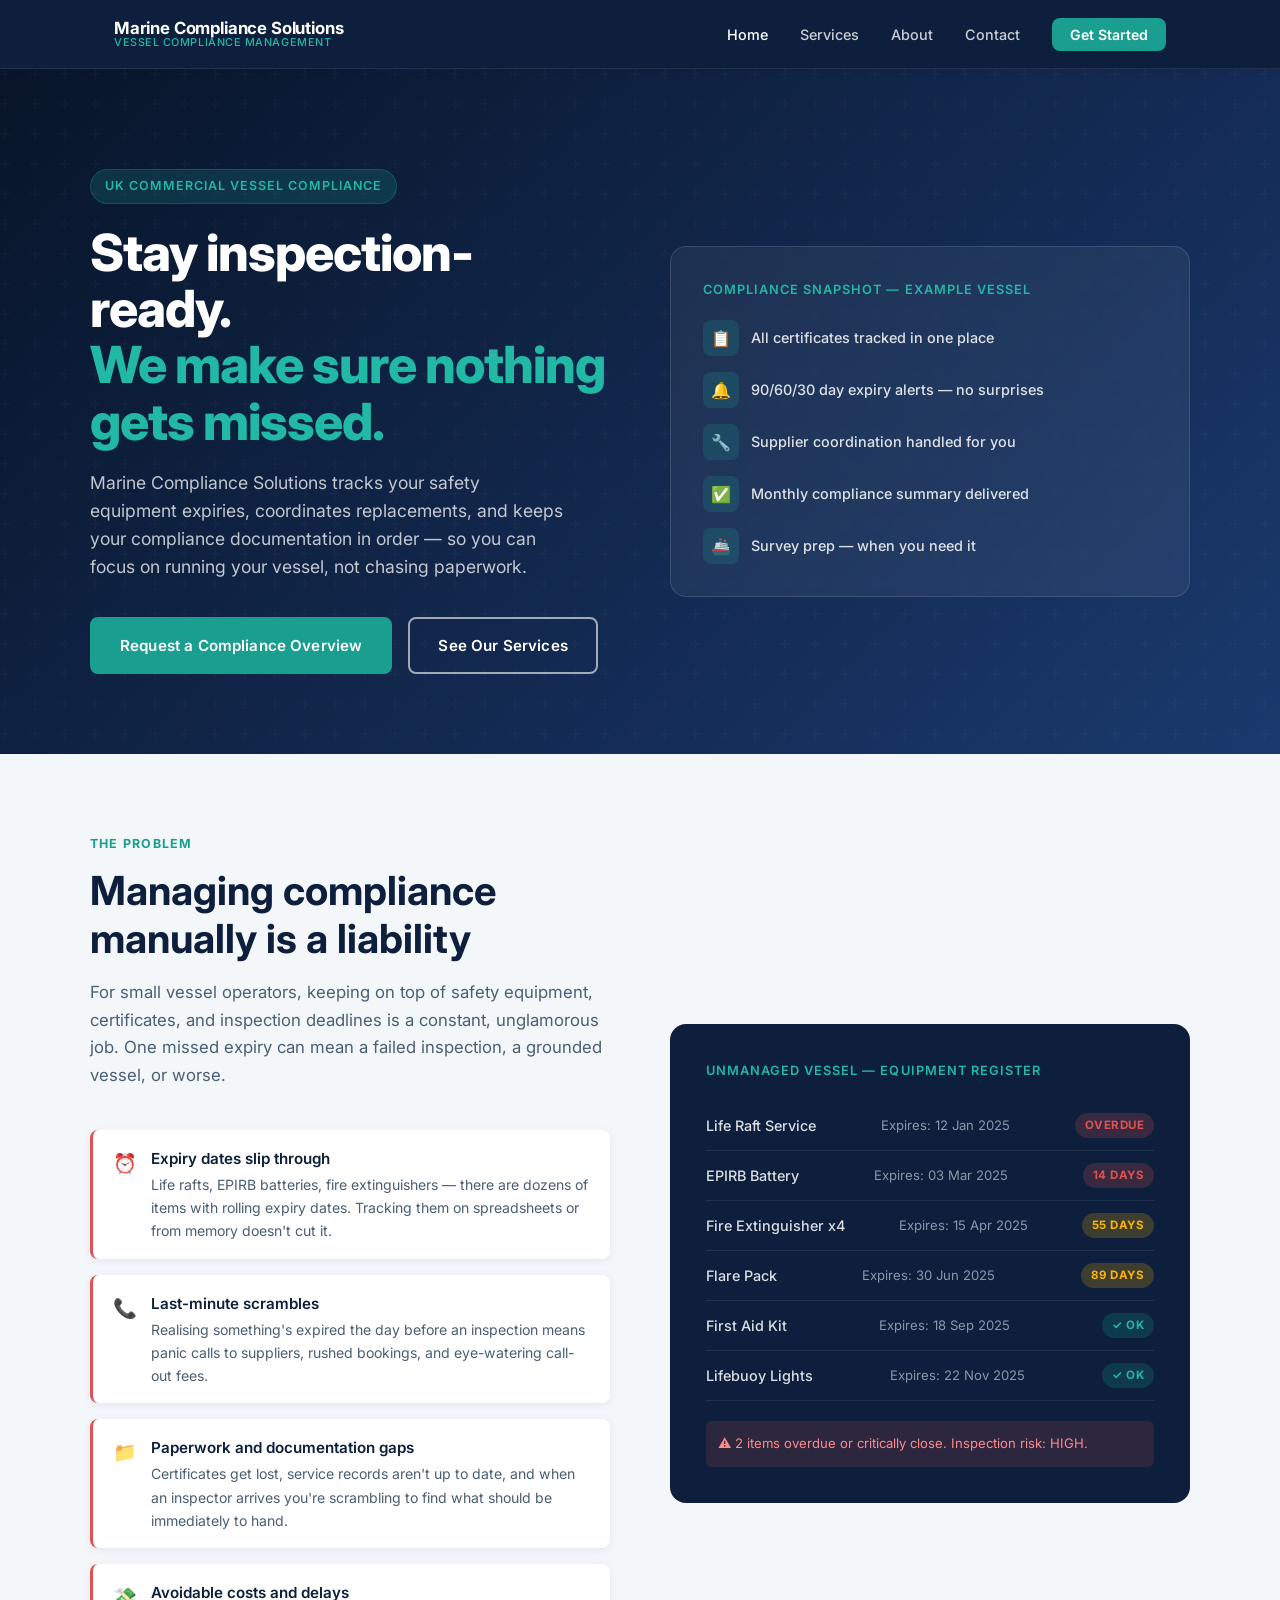
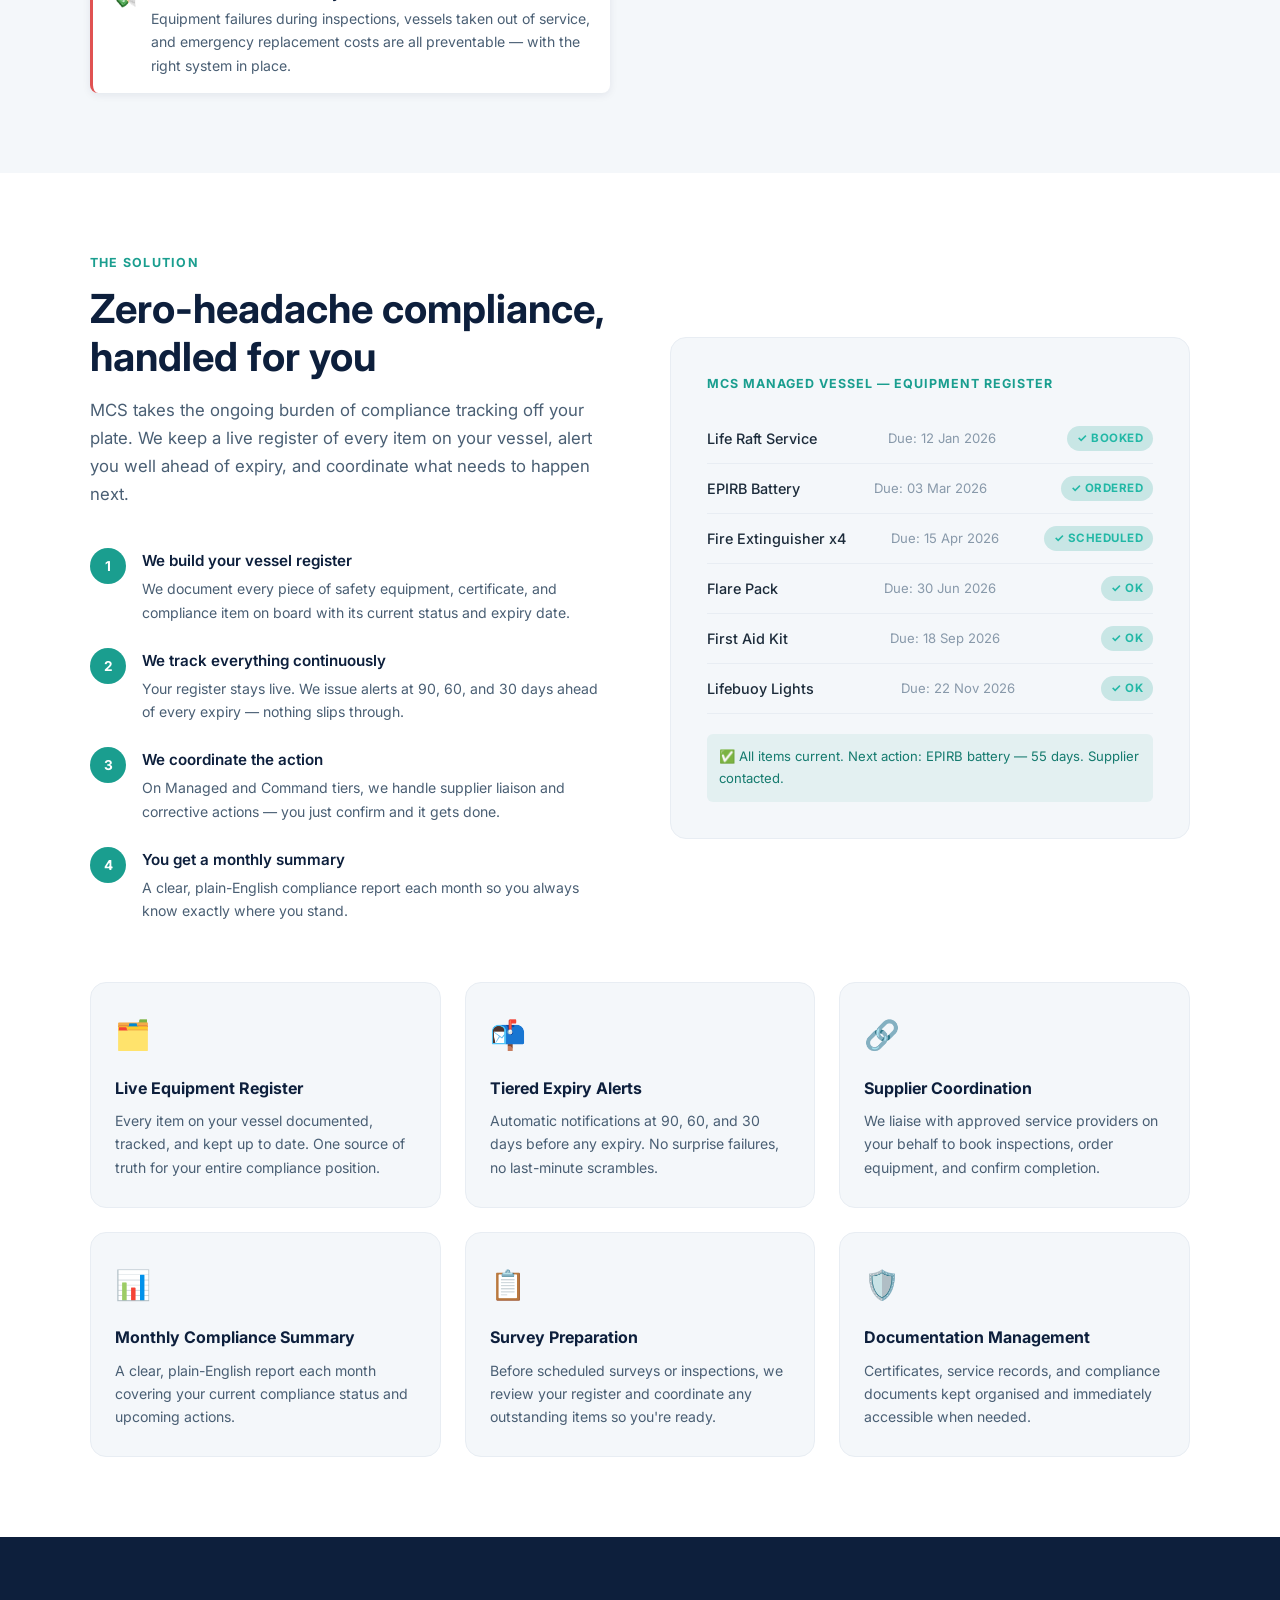
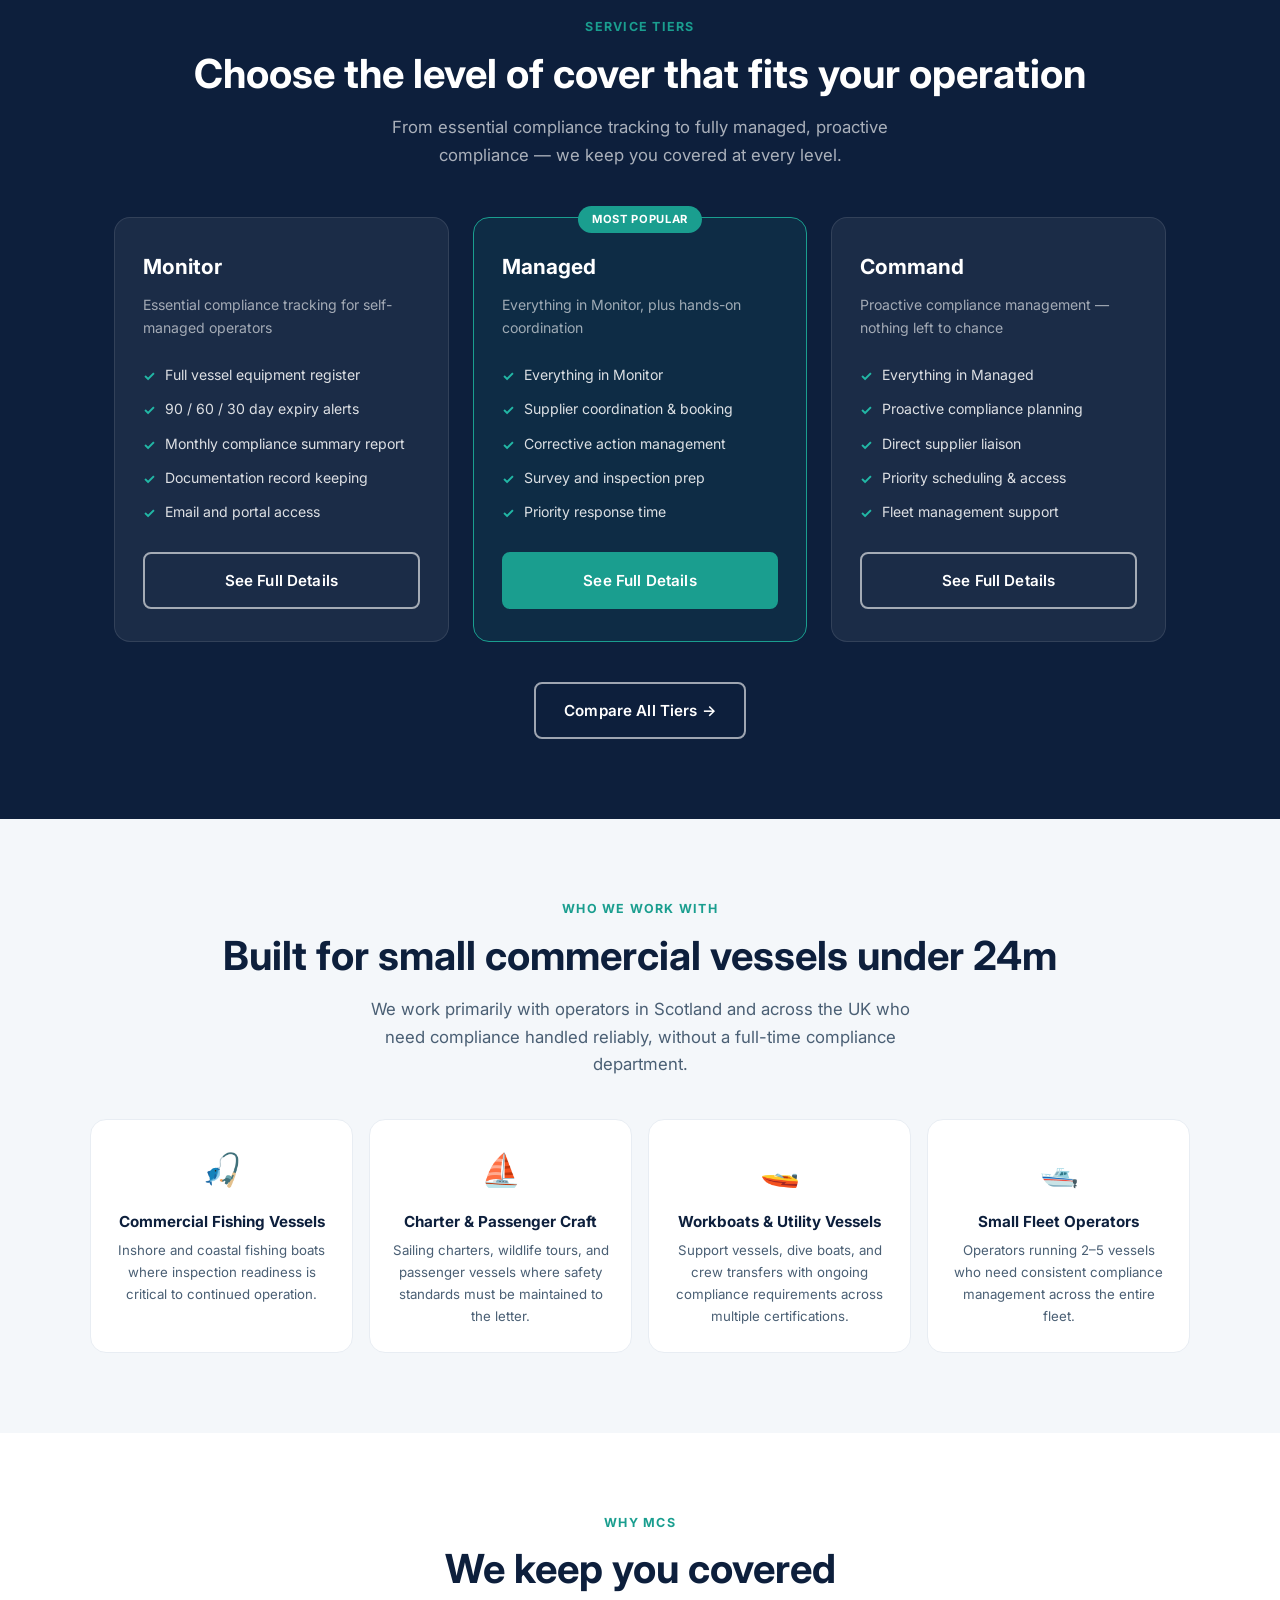
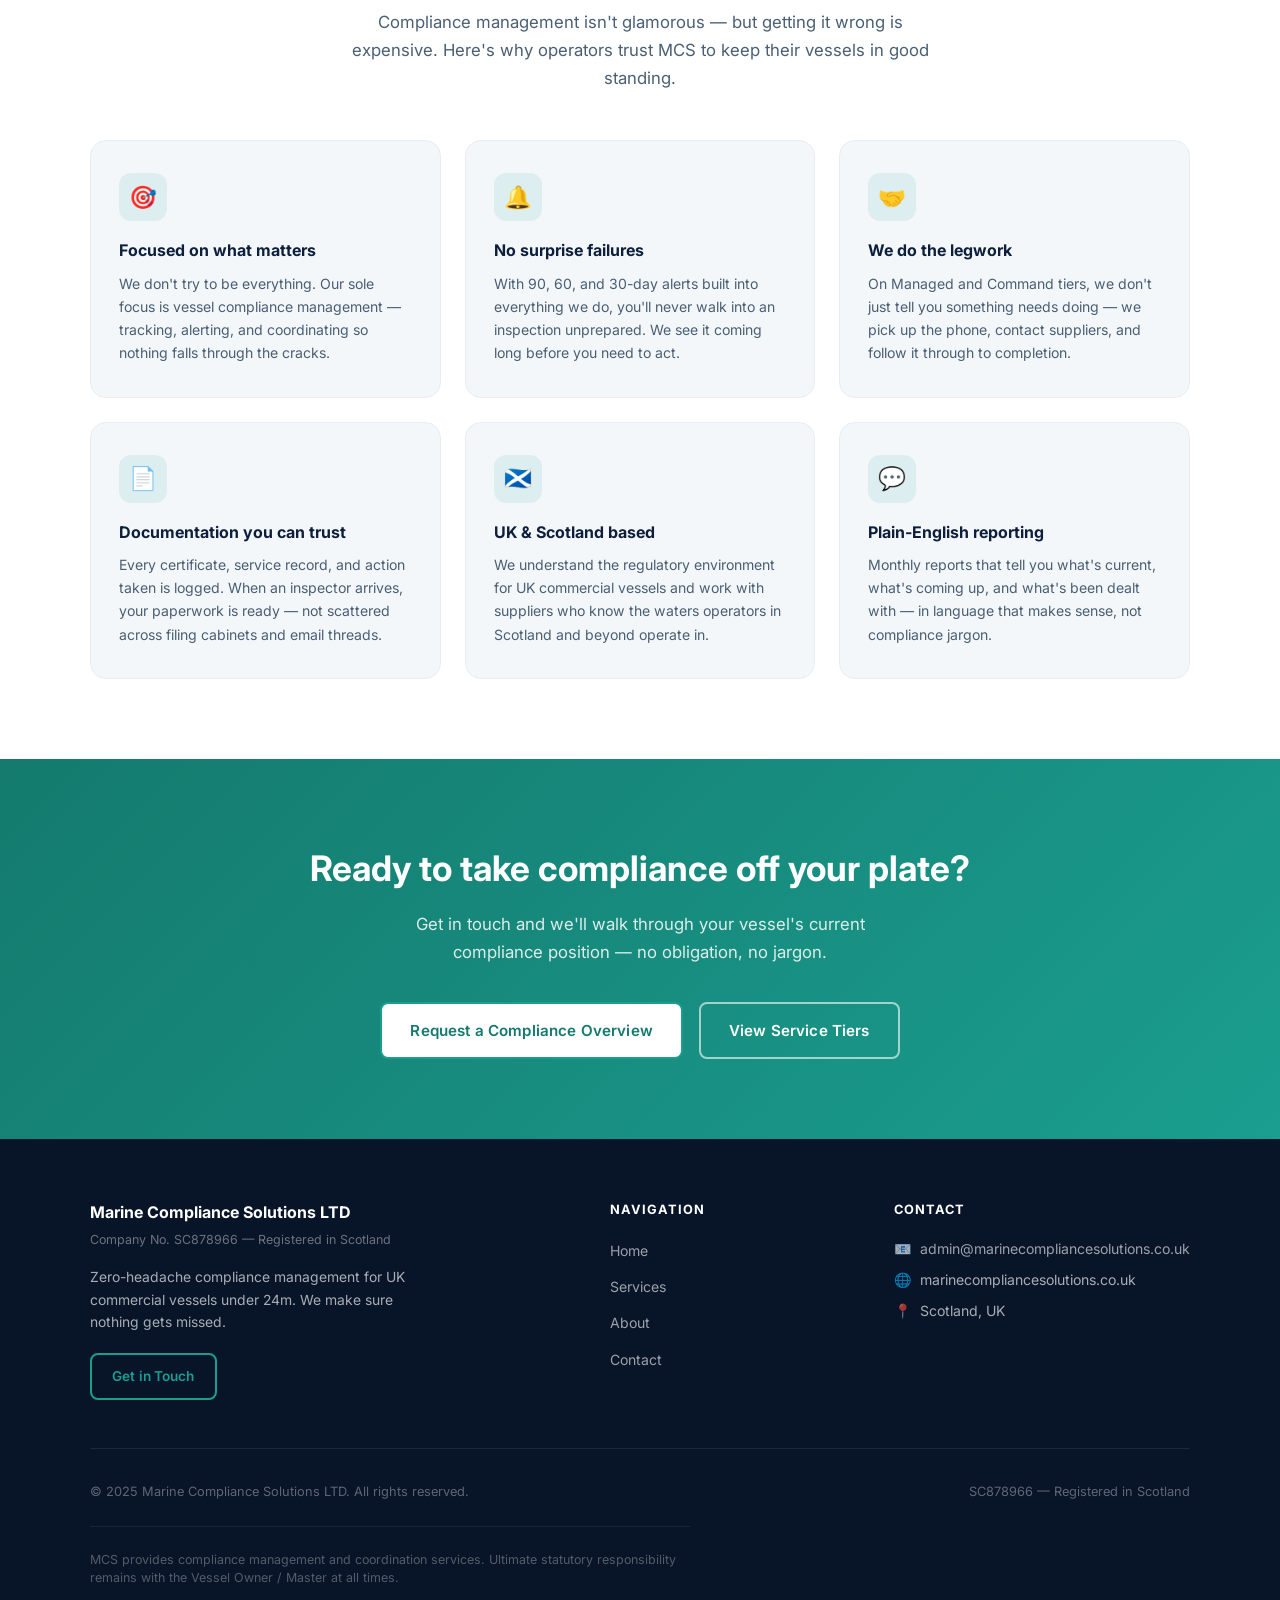
==== index.html @ 7ccb4c07 "Initial MCS website commit" ====
<!DOCTYPE html>
<html lang="en">
<head>
  <meta charset="UTF-8" />
  <meta name="viewport" content="width=device-width, initial-scale=1.0" />
  <title>Marine Compliance Solutions — Zero-Headache Compliance for UK Commercial Vessels</title>
  <meta name="description" content="Marine Compliance Solutions helps small commercial vessel operators stay inspection-ready. We track safety equipment expiries, coordinate replacements, and manage compliance documentation — so nothing gets missed." />
  <link rel="preconnect" href="https://fonts.googleapis.com" />
  <link rel="preconnect" href="https://fonts.gstatic.com" crossorigin />
  <link href="https://fonts.googleapis.com/css2?family=Inter:wght@400;500;600;700;800&display=swap" rel="stylesheet" />
  <link rel="stylesheet" href="styles.css" />
</head>
<body>

  <!-- HEADER -->
  <header class="site-header">
    <nav class="nav-inner" aria-label="Main navigation">
      <a href="index.html" class="nav-logo" aria-label="Marine Compliance Solutions Home">
        <span class="nav-logo-main">Marine Compliance Solutions</span>
        <span class="nav-logo-sub">Vessel Compliance Management</span>
      </a>

      <ul class="nav-links">
        <li><a href="index.html">Home</a></li>
        <li><a href="services.html">Services</a></li>
        <li><a href="about.html">About</a></li>
        <li><a href="contact.html">Contact</a></li>
        <li><a href="contact.html" class="nav-cta">Get Started</a></li>
      </ul>

      <button class="nav-hamburger" id="nav-hamburger" aria-expanded="false" aria-label="Open menu">
        <span></span><span></span><span></span>
      </button>
    </nav>

    <div class="nav-mobile" id="nav-mobile" aria-label="Mobile navigation">
      <ul>
        <li><a href="index.html">Home</a></li>
        <li><a href="services.html">Services</a></li>
        <li><a href="about.html">About</a></li>
        <li><a href="contact.html">Contact</a></li>
      </ul>
      <div class="mobile-cta">
        <a href="contact.html">Request a Compliance Overview</a>
      </div>
    </div>
  </header>

  <main>

    <!-- HERO -->
    <section class="hero">
      <div class="hero-inner">
        <div class="hero-content">
          <span class="hero-label">UK Commercial Vessel Compliance</span>
          <h1>Stay inspection-ready.<br /><em>We make sure nothing gets missed.</em></h1>
          <p class="hero-sub">
            Marine Compliance Solutions tracks your safety equipment expiries, coordinates replacements, and keeps your compliance documentation in order — so you can focus on running your vessel, not chasing paperwork.
          </p>
          <div class="hero-actions">
            <a href="contact.html" class="btn btn-primary">Request a Compliance Overview</a>
            <a href="services.html" class="btn btn-outline">See Our Services</a>
          </div>
        </div>

        <div class="hero-card">
          <div class="hero-card-title">Compliance Snapshot — Example Vessel</div>
          <div class="hero-stats">
            <div class="hero-stat">
              <div class="hero-stat-icon">📋</div>
              <span class="hero-stat-text">All certificates tracked in one place</span>
            </div>
            <div class="hero-stat">
              <div class="hero-stat-icon">🔔</div>
              <span class="hero-stat-text">90/60/30 day expiry alerts — no surprises</span>
            </div>
            <div class="hero-stat">
              <div class="hero-stat-icon">🔧</div>
              <span class="hero-stat-text">Supplier coordination handled for you</span>
            </div>
            <div class="hero-stat">
              <div class="hero-stat-icon">✅</div>
              <span class="hero-stat-text">Monthly compliance summary delivered</span>
            </div>
            <div class="hero-stat">
              <div class="hero-stat-icon">🚢</div>
              <span class="hero-stat-text">Survey prep — when you need it</span>
            </div>
          </div>
        </div>
      </div>
    </section>

    <!-- PROBLEM -->
    <section class="problem" id="problem">
      <div class="problem-grid">
        <div>
          <span class="section-label">The Problem</span>
          <h2 class="section-heading">Managing compliance manually is a liability</h2>
          <p class="section-sub">
            For small vessel operators, keeping on top of safety equipment, certificates, and inspection deadlines is a constant, unglamorous job. One missed expiry can mean a failed inspection, a grounded vessel, or worse.
          </p>
          <ul class="pain-list">
            <li class="pain-item">
              <span class="pain-icon">⏰</span>
              <div>
                <strong>Expiry dates slip through</strong>
                <p>Life rafts, EPIRB batteries, fire extinguishers — there are dozens of items with rolling expiry dates. Tracking them on spreadsheets or from memory doesn't cut it.</p>
              </div>
            </li>
            <li class="pain-item">
              <span class="pain-icon">📞</span>
              <div>
                <strong>Last-minute scrambles</strong>
                <p>Realising something's expired the day before an inspection means panic calls to suppliers, rushed bookings, and eye-watering call-out fees.</p>
              </div>
            </li>
            <li class="pain-item">
              <span class="pain-icon">📁</span>
              <div>
                <strong>Paperwork and documentation gaps</strong>
                <p>Certificates get lost, service records aren't up to date, and when an inspector arrives you're scrambling to find what should be immediately to hand.</p>
              </div>
            </li>
            <li class="pain-item">
              <span class="pain-icon">💸</span>
              <div>
                <strong>Avoidable costs and delays</strong>
                <p>Equipment failures during inspections, vessels taken out of service, and emergency replacement costs are all preventable — with the right system in place.</p>
              </div>
            </li>
          </ul>
        </div>

        <div class="problem-visual" aria-hidden="true">
          <div class="problem-visual-title">Unmanaged Vessel — Equipment Register</div>
          <div class="expiry-item">
            <span class="expiry-name">Life Raft Service</span>
            <span class="expiry-date">Expires: 12 Jan 2025</span>
            <span class="expiry-status status-urgent">Overdue</span>
          </div>
          <div class="expiry-item">
            <span class="expiry-name">EPIRB Battery</span>
            <span class="expiry-date">Expires: 03 Mar 2025</span>
            <span class="expiry-status status-urgent">14 days</span>
          </div>
          <div class="expiry-item">
            <span class="expiry-name">Fire Extinguisher x4</span>
            <span class="expiry-date">Expires: 15 Apr 2025</span>
            <span class="expiry-status status-warn">55 days</span>
          </div>
          <div class="expiry-item">
            <span class="expiry-name">Flare Pack</span>
            <span class="expiry-date">Expires: 30 Jun 2025</span>
            <span class="expiry-status status-warn">89 days</span>
          </div>
          <div class="expiry-item">
            <span class="expiry-name">First Aid Kit</span>
            <span class="expiry-date">Expires: 18 Sep 2025</span>
            <span class="expiry-status status-ok">✓ OK</span>
          </div>
          <div class="expiry-item">
            <span class="expiry-name">Lifebuoy Lights</span>
            <span class="expiry-date">Expires: 22 Nov 2025</span>
            <span class="expiry-status status-ok">✓ OK</span>
          </div>
          <div style="margin-top:20px;padding:12px;background:rgba(224,82,82,0.15);border-radius:6px;font-size:0.82rem;color:#ff8a8a;">
            ⚠️ 2 items overdue or critically close. Inspection risk: HIGH.
          </div>
        </div>
      </div>
    </section>

    <!-- SOLUTION -->
    <section class="solution" id="solution">
      <div class="solution-inner">
        <div class="solution-intro">
          <div>
            <span class="section-label">The Solution</span>
            <h2 class="section-heading">Zero-headache compliance, handled for you</h2>
            <p class="section-sub">
              MCS takes the ongoing burden of compliance tracking off your plate. We keep a live register of every item on your vessel, alert you well ahead of expiry, and coordinate what needs to happen next.
            </p>
            <div class="how-it-works">
              <div class="step">
                <div class="step-num">1</div>
                <div class="step-body">
                  <strong>We build your vessel register</strong>
                  <p>We document every piece of safety equipment, certificate, and compliance item on board with its current status and expiry date.</p>
                </div>
              </div>
              <div class="step">
                <div class="step-num">2</div>
                <div class="step-body">
                  <strong>We track everything continuously</strong>
                  <p>Your register stays live. We issue alerts at 90, 60, and 30 days ahead of every expiry — nothing slips through.</p>
                </div>
              </div>
              <div class="step">
                <div class="step-num">3</div>
                <div class="step-body">
                  <strong>We coordinate the action</strong>
                  <p>On Managed and Command tiers, we handle supplier liaison and corrective actions — you just confirm and it gets done.</p>
                </div>
              </div>
              <div class="step">
                <div class="step-num">4</div>
                <div class="step-body">
                  <strong>You get a monthly summary</strong>
                  <p>A clear, plain-English compliance report each month so you always know exactly where you stand.</p>
                </div>
              </div>
            </div>
          </div>

          <div style="background:var(--off-white);border-radius:var(--radius-lg);padding:36px;border:1px solid var(--light-grey);">
            <div class="problem-visual-title" style="color:var(--teal);font-size:0.78rem;font-weight:700;text-transform:uppercase;letter-spacing:0.08em;margin-bottom:20px;">
              MCS Managed Vessel — Equipment Register
            </div>
            <div class="expiry-item" style="border-color:var(--light-grey);">
              <span class="expiry-name" style="color:var(--text);">Life Raft Service</span>
              <span class="expiry-date">Due: 12 Jan 2026</span>
              <span class="expiry-status status-ok">✓ Booked</span>
            </div>
            <div class="expiry-item" style="border-color:var(--light-grey);">
              <span class="expiry-name" style="color:var(--text);">EPIRB Battery</span>
              <span class="expiry-date">Due: 03 Mar 2026</span>
              <span class="expiry-status status-ok">✓ Ordered</span>
            </div>
            <div class="expiry-item" style="border-color:var(--light-grey);">
              <span class="expiry-name" style="color:var(--text);">Fire Extinguisher x4</span>
              <span class="expiry-date">Due: 15 Apr 2026</span>
              <span class="expiry-status status-ok">✓ Scheduled</span>
            </div>
            <div class="expiry-item" style="border-color:var(--light-grey);">
              <span class="expiry-name" style="color:var(--text);">Flare Pack</span>
              <span class="expiry-date">Due: 30 Jun 2026</span>
              <span class="expiry-status status-ok">✓ OK</span>
            </div>
            <div class="expiry-item" style="border-color:var(--light-grey);">
              <span class="expiry-name" style="color:var(--text);">First Aid Kit</span>
              <span class="expiry-date">Due: 18 Sep 2026</span>
              <span class="expiry-status status-ok">✓ OK</span>
            </div>
            <div class="expiry-item" style="border-color:var(--light-grey);">
              <span class="expiry-name" style="color:var(--text);">Lifebuoy Lights</span>
              <span class="expiry-date">Due: 22 Nov 2026</span>
              <span class="expiry-status status-ok">✓ OK</span>
            </div>
            <div style="margin-top:20px;padding:12px;background:rgba(26,158,143,0.08);border-radius:6px;font-size:0.82rem;color:var(--teal-dark);">
              ✅ All items current. Next action: EPIRB battery — 55 days. Supplier contacted.
            </div>
          </div>
        </div>

        <div class="solution-features">
          <div class="feature-card">
            <div class="feature-icon">🗂️</div>
            <h3>Live Equipment Register</h3>
            <p>Every item on your vessel documented, tracked, and kept up to date. One source of truth for your entire compliance position.</p>
          </div>
          <div class="feature-card">
            <div class="feature-icon">📬</div>
            <h3>Tiered Expiry Alerts</h3>
            <p>Automatic notifications at 90, 60, and 30 days before any expiry. No surprise failures, no last-minute scrambles.</p>
          </div>
          <div class="feature-card">
            <div class="feature-icon">🔗</div>
            <h3>Supplier Coordination</h3>
            <p>We liaise with approved service providers on your behalf to book inspections, order equipment, and confirm completion.</p>
          </div>
          <div class="feature-card">
            <div class="feature-icon">📊</div>
            <h3>Monthly Compliance Summary</h3>
            <p>A clear, plain-English report each month covering your current compliance status and upcoming actions.</p>
          </div>
          <div class="feature-card">
            <div class="feature-icon">📋</div>
            <h3>Survey Preparation</h3>
            <p>Before scheduled surveys or inspections, we review your register and coordinate any outstanding items so you're ready.</p>
          </div>
          <div class="feature-card">
            <div class="feature-icon">🛡️</div>
            <h3>Documentation Management</h3>
            <p>Certificates, service records, and compliance documents kept organised and immediately accessible when needed.</p>
          </div>
        </div>
      </div>
    </section>

    <!-- TIERS OVERVIEW -->
    <section class="tiers-section" id="services">
      <div class="container">
        <div class="text-center">
          <span class="section-label">Service Tiers</span>
          <h2 class="section-heading" style="color:var(--white);">Choose the level of cover that fits your operation</h2>
          <p class="section-sub">From essential compliance tracking to fully managed, proactive compliance — we keep you covered at every level.</p>
        </div>

        <div class="tiers-grid">
          <div class="tier-card">
            <div class="tier-name">Monitor</div>
            <div class="tier-tagline">Essential compliance tracking for self-managed operators</div>
            <ul class="tier-includes">
              <li>Full vessel equipment register</li>
              <li>90 / 60 / 30 day expiry alerts</li>
              <li>Monthly compliance summary report</li>
              <li>Documentation record keeping</li>
              <li>Email and portal access</li>
            </ul>
            <a href="services.html" class="btn btn-outline" style="width:100%;">See Full Details</a>
          </div>

          <div class="tier-card featured">
            <div class="tier-badge">Most Popular</div>
            <div class="tier-name">Managed</div>
            <div class="tier-tagline">Everything in Monitor, plus hands-on coordination</div>
            <ul class="tier-includes">
              <li>Everything in Monitor</li>
              <li>Supplier coordination &amp; booking</li>
              <li>Corrective action management</li>
              <li>Survey and inspection prep</li>
              <li>Priority response time</li>
            </ul>
            <a href="services.html" class="btn btn-primary" style="width:100%;">See Full Details</a>
          </div>

          <div class="tier-card">
            <div class="tier-name">Command</div>
            <div class="tier-tagline">Proactive compliance management — nothing left to chance</div>
            <ul class="tier-includes">
              <li>Everything in Managed</li>
              <li>Proactive compliance planning</li>
              <li>Direct supplier liaison</li>
              <li>Priority scheduling &amp; access</li>
              <li>Fleet management support</li>
            </ul>
            <a href="services.html" class="btn btn-outline" style="width:100%;">See Full Details</a>
          </div>
        </div>

        <div style="text-align:center;margin-top:40px;">
          <a href="services.html" class="btn btn-outline">Compare All Tiers →</a>
        </div>
      </div>
    </section>

    <!-- WHO WE WORK WITH -->
    <section class="vessels" id="vessels">
      <div class="vessels-inner">
        <div class="text-center">
          <span class="section-label">Who We Work With</span>
          <h2 class="section-heading">Built for small commercial vessels under 24m</h2>
          <p class="section-sub">We work primarily with operators in Scotland and across the UK who need compliance handled reliably, without a full-time compliance department.</p>
        </div>

        <div class="vessels-grid">
          <div class="vessel-card">
            <div class="vessel-icon">🎣</div>
            <h3>Commercial Fishing Vessels</h3>
            <p>Inshore and coastal fishing boats where inspection readiness is critical to continued operation.</p>
          </div>
          <div class="vessel-card">
            <div class="vessel-icon">⛵</div>
            <h3>Charter &amp; Passenger Craft</h3>
            <p>Sailing charters, wildlife tours, and passenger vessels where safety standards must be maintained to the letter.</p>
          </div>
          <div class="vessel-card">
            <div class="vessel-icon">🚤</div>
            <h3>Workboats &amp; Utility Vessels</h3>
            <p>Support vessels, dive boats, and crew transfers with ongoing compliance requirements across multiple certifications.</p>
          </div>
          <div class="vessel-card">
            <div class="vessel-icon">🛥️</div>
            <h3>Small Fleet Operators</h3>
            <p>Operators running 2–5 vessels who need consistent compliance management across the entire fleet.</p>
          </div>
        </div>
      </div>
    </section>

    <!-- TRUST SIGNALS -->
    <section class="trust" id="why-mcs">
      <div class="trust-inner">
        <div class="text-center">
          <span class="section-label">Why MCS</span>
          <h2 class="section-heading">We keep you covered</h2>
          <p class="section-sub">Compliance management isn't glamorous — but getting it wrong is expensive. Here's why operators trust MCS to keep their vessels in good standing.</p>
        </div>

        <div class="trust-grid">
          <div class="trust-card">
            <div class="trust-icon">🎯</div>
            <h3>Focused on what matters</h3>
            <p>We don't try to be everything. Our sole focus is vessel compliance management — tracking, alerting, and coordinating so nothing falls through the cracks.</p>
          </div>
          <div class="trust-card">
            <div class="trust-icon">🔔</div>
            <h3>No surprise failures</h3>
            <p>With 90, 60, and 30-day alerts built into everything we do, you'll never walk into an inspection unprepared. We see it coming long before you need to act.</p>
          </div>
          <div class="trust-card">
            <div class="trust-icon">🤝</div>
            <h3>We do the legwork</h3>
            <p>On Managed and Command tiers, we don't just tell you something needs doing — we pick up the phone, contact suppliers, and follow it through to completion.</p>
          </div>
          <div class="trust-card">
            <div class="trust-icon">📄</div>
            <h3>Documentation you can trust</h3>
            <p>Every certificate, service record, and action taken is logged. When an inspector arrives, your paperwork is ready — not scattered across filing cabinets and email threads.</p>
          </div>
          <div class="trust-card">
            <div class="trust-icon">🏴󠁧󠁢󠁳󠁣󠁴󠁿</div>
            <h3>UK &amp; Scotland based</h3>
            <p>We understand the regulatory environment for UK commercial vessels and work with suppliers who know the waters operators in Scotland and beyond operate in.</p>
          </div>
          <div class="trust-card">
            <div class="trust-icon">💬</div>
            <h3>Plain-English reporting</h3>
            <p>Monthly reports that tell you what's current, what's coming up, and what's been dealt with — in language that makes sense, not compliance jargon.</p>
          </div>
        </div>
      </div>
    </section>

    <!-- CTA BAND -->
    <section class="cta-band">
      <div class="container">
        <h2>Ready to take compliance off your plate?</h2>
        <p>Get in touch and we'll walk through your vessel's current compliance position — no obligation, no jargon.</p>
        <div class="cta-actions">
          <a href="contact.html" class="btn btn-primary" style="background:var(--white);color:var(--teal-dark);">Request a Compliance Overview</a>
          <a href="services.html" class="btn btn-outline">View Service Tiers</a>
        </div>
      </div>
    </section>

  </main>

  <!-- FOOTER -->
  <footer class="site-footer">
    <div class="footer-inner">
      <div class="footer-top">
        <div>
          <div class="footer-brand-name">Marine Compliance Solutions LTD</div>
          <div class="footer-brand-reg">Company No. SC878966 — Registered in Scotland</div>
          <p class="footer-desc">Zero-headache compliance management for UK commercial vessels under 24m. We make sure nothing gets missed.</p>
          <a href="contact.html" class="btn btn-outline-dark" style="font-size:0.85rem;padding:10px 20px;">Get in Touch</a>
        </div>
        <div class="footer-col">
          <h4>Navigation</h4>
          <ul>
            <li><a href="index.html">Home</a></li>
            <li><a href="services.html">Services</a></li>
            <li><a href="about.html">About</a></li>
            <li><a href="contact.html">Contact</a></li>
          </ul>
        </div>
        <div class="footer-col">
          <h4>Contact</h4>
          <div class="footer-contact-item">
            <span>📧</span>
            <a href="mailto:admin@marinecompliancesolutions.co.uk">admin@marinecompliancesolutions.co.uk</a>
          </div>
          <div class="footer-contact-item">
            <span>🌐</span>
            <span>marinecompliancesolutions.co.uk</span>
          </div>
          <div class="footer-contact-item">
            <span>📍</span>
            <span>Scotland, UK</span>
          </div>
        </div>
      </div>

      <div class="footer-bottom">
        <span>© 2025 Marine Compliance Solutions LTD. All rights reserved.</span>
        <span>SC878966 — Registered in Scotland</span>
      </div>

      <div class="footer-disclaimer">
        MCS provides compliance management and coordination services. Ultimate statutory responsibility remains with the Vessel Owner / Master at all times.
      </div>
    </div>
  </footer>

  <script src="script.js"></script>
</body>
</html>
---- styles.css ----
/* =============================================
   Marine Compliance Solutions — Main Stylesheet
   ============================================= */

/* --- Reset & Base --- */
*, *::before, *::after {
  box-sizing: border-box;
  margin: 0;
  padding: 0;
}

:root {
  --navy:       #0d1f3c;
  --navy-dark:  #081529;
  --navy-mid:   #132a52;
  --teal:       #1a9e8f;
  --teal-light: #22b8a6;
  --teal-dark:  #147a6e;
  --white:      #ffffff;
  --off-white:  #f4f7fa;
  --light-grey: #e8edf3;
  --mid-grey:   #8899aa;
  --text:       #1c2b3a;
  --text-light: #4a5f74;

  --font-sans: 'Inter', 'Segoe UI', system-ui, sans-serif;
  --font-size-base: 16px;
  --line-height: 1.65;

  --radius: 8px;
  --radius-lg: 16px;
  --shadow-sm: 0 2px 8px rgba(13,31,60,0.08);
  --shadow-md: 0 4px 20px rgba(13,31,60,0.12);
  --shadow-lg: 0 8px 40px rgba(13,31,60,0.18);

  --max-width: 1100px;
  --section-pad: 80px 24px;
  --section-pad-sm: 48px 24px;
}

html {
  scroll-behavior: smooth;
  font-size: var(--font-size-base);
}

body {
  font-family: var(--font-sans);
  color: var(--text);
  background: var(--white);
  line-height: var(--line-height);
  -webkit-font-smoothing: antialiased;
}

img { max-width: 100%; display: block; }
a { color: var(--teal); text-decoration: none; }
a:hover { color: var(--teal-dark); }

/* --- Utility --- */
.container {
  max-width: var(--max-width);
  margin: 0 auto;
  padding: 0 24px;
}

.btn {
  display: inline-block;
  padding: 14px 28px;
  border-radius: var(--radius);
  font-weight: 600;
  font-size: 0.95rem;
  letter-spacing: 0.01em;
  cursor: pointer;
  transition: all 0.2s ease;
  border: 2px solid transparent;
  text-align: center;
  white-space: nowrap;
}

.btn-primary {
  background: var(--teal);
  color: var(--white);
  border-color: var(--teal);
}
.btn-primary:hover {
  background: var(--teal-dark);
  border-color: var(--teal-dark);
  color: var(--white);
  transform: translateY(-1px);
  box-shadow: var(--shadow-md);
}

.btn-outline {
  background: transparent;
  color: var(--white);
  border-color: rgba(255,255,255,0.6);
}
.btn-outline:hover {
  background: rgba(255,255,255,0.1);
  border-color: var(--white);
  color: var(--white);
}

.btn-outline-dark {
  background: transparent;
  color: var(--teal);
  border-color: var(--teal);
}
.btn-outline-dark:hover {
  background: var(--teal);
  color: var(--white);
}

.tag {
  display: inline-block;
  padding: 4px 12px;
  border-radius: 100px;
  font-size: 0.75rem;
  font-weight: 600;
  letter-spacing: 0.06em;
  text-transform: uppercase;
}
.tag-teal { background: rgba(26,158,143,0.12); color: var(--teal-dark); }
.tag-navy { background: rgba(13,31,60,0.08); color: var(--navy); }

.section-label {
  font-size: 0.78rem;
  font-weight: 700;
  letter-spacing: 0.1em;
  text-transform: uppercase;
  color: var(--teal);
  margin-bottom: 12px;
  display: block;
}

.section-heading {
  font-size: clamp(1.75rem, 4vw, 2.5rem);
  font-weight: 700;
  color: var(--navy);
  line-height: 1.2;
  margin-bottom: 16px;
}

.section-sub {
  font-size: 1.05rem;
  color: var(--text-light);
  max-width: 580px;
  margin-bottom: 40px;
}

.text-center { text-align: center; }
.text-center .section-sub { margin-left: auto; margin-right: auto; }

/* --- Header / Nav --- */
.site-header {
  position: sticky;
  top: 0;
  z-index: 100;
  background: var(--navy);
  border-bottom: 1px solid rgba(255,255,255,0.08);
  box-shadow: var(--shadow-sm);
}

.nav-inner {
  display: flex;
  align-items: center;
  justify-content: space-between;
  height: 68px;
  padding: 0 24px;
  max-width: var(--max-width);
  margin: 0 auto;
}

.nav-logo {
  display: flex;
  flex-direction: column;
  line-height: 1.1;
}

.nav-logo-main {
  font-size: 1.05rem;
  font-weight: 700;
  color: var(--white);
  letter-spacing: -0.01em;
}

.nav-logo-sub {
  font-size: 0.68rem;
  color: var(--teal-light);
  font-weight: 500;
  letter-spacing: 0.05em;
  text-transform: uppercase;
}

.nav-links {
  display: flex;
  align-items: center;
  gap: 32px;
  list-style: none;
}

.nav-links a {
  color: rgba(255,255,255,0.78);
  font-size: 0.9rem;
  font-weight: 500;
  transition: color 0.2s;
}
.nav-links a:hover,
.nav-links a.active { color: var(--white); }

.nav-cta {
  background: var(--teal);
  color: var(--white) !important;
  padding: 8px 18px;
  border-radius: var(--radius);
  font-weight: 600 !important;
  font-size: 0.88rem !important;
  transition: background 0.2s !important;
}
.nav-cta:hover { background: var(--teal-dark) !important; color: var(--white) !important; }

.nav-hamburger {
  display: none;
  flex-direction: column;
  gap: 5px;
  cursor: pointer;
  padding: 6px;
  background: none;
  border: none;
}
.nav-hamburger span {
  display: block;
  width: 24px;
  height: 2px;
  background: var(--white);
  border-radius: 2px;
  transition: all 0.3s ease;
}

.nav-hamburger.open span:nth-child(1) { transform: translateY(7px) rotate(45deg); }
.nav-hamburger.open span:nth-child(2) { opacity: 0; }
.nav-hamburger.open span:nth-child(3) { transform: translateY(-7px) rotate(-45deg); }

.nav-mobile {
  display: none;
  background: var(--navy-dark);
  border-top: 1px solid rgba(255,255,255,0.08);
}
.nav-mobile.open { display: block; }
.nav-mobile ul {
  list-style: none;
  padding: 16px 24px 24px;
  display: flex;
  flex-direction: column;
  gap: 4px;
}
.nav-mobile ul a {
  display: block;
  padding: 10px 0;
  color: rgba(255,255,255,0.8);
  font-size: 1rem;
  font-weight: 500;
  border-bottom: 1px solid rgba(255,255,255,0.06);
}
.nav-mobile ul a:last-child { border-bottom: none; }
.nav-mobile .mobile-cta {
  margin-top: 16px;
}
.nav-mobile .mobile-cta a {
  display: block;
  text-align: center;
  background: var(--teal);
  color: var(--white);
  padding: 12px;
  border-radius: var(--radius);
  font-weight: 600;
  border-bottom: none !important;
}

/* --- Hero --- */
.hero {
  background: linear-gradient(135deg, var(--navy-dark) 0%, var(--navy-mid) 60%, #1a3a6e 100%);
  color: var(--white);
  padding: 100px 24px 80px;
  position: relative;
  overflow: hidden;
}

.hero::before {
  content: '';
  position: absolute;
  inset: 0;
  background: url("data:image/svg+xml,%3Csvg width='60' height='60' viewBox='0 0 60 60' xmlns='http://www.w3.org/2000/svg'%3E%3Cg fill='none' fill-rule='evenodd'%3E%3Cg fill='%23ffffff' fill-opacity='0.02'%3E%3Cpath d='M36 34v-4h-2v4h-4v2h4v4h2v-4h4v-2h-4zm0-30V0h-2v4h-4v2h4v4h2V6h4V4h-4zM6 34v-4H4v4H0v2h4v4h2v-4h4v-2H6zM6 4V0H4v4H0v2h4v4h2V6h4V4H6z'/%3E%3C/g%3E%3C/g%3E%3C/svg%3E");
}

.hero-inner {
  position: relative;
  max-width: var(--max-width);
  margin: 0 auto;
  display: grid;
  grid-template-columns: 1fr 1fr;
  gap: 60px;
  align-items: center;
}

.hero-label {
  display: inline-block;
  background: rgba(26,158,143,0.2);
  color: var(--teal-light);
  padding: 6px 14px;
  border-radius: 100px;
  font-size: 0.78rem;
  font-weight: 600;
  letter-spacing: 0.08em;
  text-transform: uppercase;
  margin-bottom: 20px;
  border: 1px solid rgba(26,158,143,0.3);
}

.hero h1 {
  font-size: clamp(2rem, 5vw, 3.2rem);
  font-weight: 800;
  line-height: 1.1;
  margin-bottom: 20px;
  letter-spacing: -0.02em;
}

.hero h1 em {
  font-style: normal;
  color: var(--teal-light);
}

.hero-sub {
  font-size: 1.1rem;
  color: rgba(255,255,255,0.75);
  margin-bottom: 36px;
  line-height: 1.6;
  max-width: 480px;
}

.hero-actions {
  display: flex;
  gap: 16px;
  flex-wrap: wrap;
}

.hero-card {
  background: rgba(255,255,255,0.06);
  border: 1px solid rgba(255,255,255,0.12);
  border-radius: var(--radius-lg);
  padding: 32px;
  backdrop-filter: blur(4px);
}

.hero-card-title {
  font-size: 0.8rem;
  font-weight: 600;
  color: var(--teal-light);
  text-transform: uppercase;
  letter-spacing: 0.08em;
  margin-bottom: 20px;
}

.hero-stats {
  display: flex;
  flex-direction: column;
  gap: 16px;
}

.hero-stat {
  display: flex;
  align-items: center;
  gap: 12px;
}

.hero-stat-icon {
  width: 36px;
  height: 36px;
  background: rgba(26,158,143,0.2);
  border-radius: 8px;
  display: flex;
  align-items: center;
  justify-content: center;
  font-size: 1rem;
  flex-shrink: 0;
}

.hero-stat-text {
  font-size: 0.9rem;
  color: rgba(255,255,255,0.85);
  font-weight: 500;
}

/* --- Problem Section --- */
.problem {
  padding: var(--section-pad);
  background: var(--off-white);
}

.problem-grid {
  display: grid;
  grid-template-columns: 1fr 1fr;
  gap: 60px;
  align-items: center;
  max-width: var(--max-width);
  margin: 0 auto;
}

.pain-list {
  list-style: none;
  display: flex;
  flex-direction: column;
  gap: 16px;
  margin-top: 32px;
}

.pain-item {
  display: flex;
  gap: 14px;
  align-items: flex-start;
  background: var(--white);
  border-radius: var(--radius);
  padding: 16px 20px;
  border-left: 3px solid #e05252;
  box-shadow: var(--shadow-sm);
}

.pain-icon {
  font-size: 1.2rem;
  flex-shrink: 0;
  margin-top: 2px;
}

.pain-item strong {
  display: block;
  font-weight: 600;
  color: var(--navy);
  margin-bottom: 2px;
  font-size: 0.95rem;
}

.pain-item p {
  font-size: 0.88rem;
  color: var(--text-light);
}

.problem-visual {
  background: var(--navy);
  border-radius: var(--radius-lg);
  padding: 36px;
  color: var(--white);
}

.problem-visual-title {
  font-size: 0.8rem;
  color: var(--teal-light);
  font-weight: 600;
  text-transform: uppercase;
  letter-spacing: 0.08em;
  margin-bottom: 20px;
}

.expiry-item {
  display: flex;
  align-items: center;
  justify-content: space-between;
  padding: 12px 0;
  border-bottom: 1px solid rgba(255,255,255,0.08);
  font-size: 0.9rem;
}
.expiry-item:last-child { border-bottom: none; }

.expiry-name { color: rgba(255,255,255,0.85); font-weight: 500; }
.expiry-date { color: var(--mid-grey); font-size: 0.82rem; }

.expiry-status {
  padding: 3px 10px;
  border-radius: 100px;
  font-size: 0.72rem;
  font-weight: 700;
  text-transform: uppercase;
  letter-spacing: 0.04em;
}
.status-ok { background: rgba(26,158,143,0.2); color: var(--teal-light); }
.status-warn { background: rgba(255,180,0,0.2); color: #ffb400; }
.status-urgent { background: rgba(224,82,82,0.2); color: #e05252; }

/* --- Solution Section --- */
.solution {
  padding: var(--section-pad);
  background: var(--white);
}

.solution-inner {
  max-width: var(--max-width);
  margin: 0 auto;
}

.solution-intro {
  display: grid;
  grid-template-columns: 1fr 1fr;
  gap: 60px;
  align-items: center;
  margin-bottom: 60px;
}

.how-it-works {
  display: flex;
  flex-direction: column;
  gap: 24px;
  margin-top: 32px;
}

.step {
  display: flex;
  gap: 16px;
  align-items: flex-start;
}

.step-num {
  width: 36px;
  height: 36px;
  background: var(--teal);
  color: var(--white);
  border-radius: 50%;
  display: flex;
  align-items: center;
  justify-content: center;
  font-weight: 700;
  font-size: 0.85rem;
  flex-shrink: 0;
}

.step-body strong {
  display: block;
  font-weight: 600;
  color: var(--navy);
  margin-bottom: 4px;
  font-size: 0.95rem;
}

.step-body p {
  font-size: 0.88rem;
  color: var(--text-light);
}

.solution-features {
  display: grid;
  grid-template-columns: repeat(3, 1fr);
  gap: 24px;
}

.feature-card {
  background: var(--off-white);
  border-radius: var(--radius-lg);
  padding: 28px 24px;
  border: 1px solid var(--light-grey);
  transition: box-shadow 0.2s, transform 0.2s;
}
.feature-card:hover {
  box-shadow: var(--shadow-md);
  transform: translateY(-2px);
}

.feature-icon {
  font-size: 1.8rem;
  margin-bottom: 16px;
}

.feature-card h3 {
  font-size: 1rem;
  font-weight: 700;
  color: var(--navy);
  margin-bottom: 8px;
}

.feature-card p {
  font-size: 0.88rem;
  color: var(--text-light);
}

/* --- Service Tiers (homepage overview) --- */
.tiers-section {
  padding: var(--section-pad);
  background: var(--navy);
  color: var(--white);
}

.tiers-section .section-heading { color: var(--white); }
.tiers-section .section-sub { color: rgba(255,255,255,0.65); }

.tiers-grid {
  display: grid;
  grid-template-columns: repeat(3, 1fr);
  gap: 24px;
  max-width: var(--max-width);
  margin: 0 auto;
  margin-top: 48px;
}

.tier-card {
  background: rgba(255,255,255,0.06);
  border: 1px solid rgba(255,255,255,0.1);
  border-radius: var(--radius-lg);
  padding: 32px 28px;
  position: relative;
  transition: all 0.2s;
}
.tier-card:hover {
  background: rgba(255,255,255,0.09);
  transform: translateY(-3px);
  box-shadow: 0 12px 40px rgba(0,0,0,0.3);
}

.tier-card.featured {
  border-color: var(--teal);
  background: rgba(26,158,143,0.1);
}

.tier-badge {
  position: absolute;
  top: -12px;
  left: 50%;
  transform: translateX(-50%);
  background: var(--teal);
  color: var(--white);
  font-size: 0.7rem;
  font-weight: 700;
  padding: 4px 14px;
  border-radius: 100px;
  letter-spacing: 0.06em;
  text-transform: uppercase;
  white-space: nowrap;
}

.tier-name {
  font-size: 1.3rem;
  font-weight: 700;
  color: var(--white);
  margin-bottom: 8px;
}

.tier-tagline {
  font-size: 0.88rem;
  color: rgba(255,255,255,0.6);
  margin-bottom: 24px;
}

.tier-includes {
  list-style: none;
  display: flex;
  flex-direction: column;
  gap: 10px;
  margin-bottom: 28px;
}

.tier-includes li {
  display: flex;
  align-items: flex-start;
  gap: 10px;
  font-size: 0.88rem;
  color: rgba(255,255,255,0.85);
}

.tier-includes li::before {
  content: '✓';
  color: var(--teal-light);
  font-weight: 700;
  flex-shrink: 0;
  margin-top: 1px;
}

/* --- Who We Work With --- */
.vessels {
  padding: var(--section-pad);
  background: var(--off-white);
}

.vessels-inner {
  max-width: var(--max-width);
  margin: 0 auto;
}

.vessels-grid {
  display: grid;
  grid-template-columns: repeat(4, 1fr);
  gap: 16px;
  margin-top: 40px;
}

.vessel-card {
  background: var(--white);
  border-radius: var(--radius-lg);
  padding: 24px 20px;
  text-align: center;
  border: 1px solid var(--light-grey);
  transition: box-shadow 0.2s, transform 0.2s;
}
.vessel-card:hover {
  box-shadow: var(--shadow-md);
  transform: translateY(-2px);
}

.vessel-icon { font-size: 2rem; margin-bottom: 12px; }
.vessel-card h3 { font-size: 0.95rem; font-weight: 700; color: var(--navy); margin-bottom: 6px; }
.vessel-card p { font-size: 0.83rem; color: var(--text-light); }

/* --- Trust Signals --- */
.trust {
  padding: var(--section-pad);
  background: var(--white);
}

.trust-inner {
  max-width: var(--max-width);
  margin: 0 auto;
}

.trust-grid {
  display: grid;
  grid-template-columns: repeat(3, 1fr);
  gap: 24px;
  margin-top: 48px;
}

.trust-card {
  border-radius: var(--radius-lg);
  padding: 32px 28px;
  background: var(--off-white);
  border: 1px solid var(--light-grey);
}

.trust-icon {
  width: 48px;
  height: 48px;
  background: rgba(26,158,143,0.1);
  border-radius: 12px;
  display: flex;
  align-items: center;
  justify-content: center;
  font-size: 1.4rem;
  margin-bottom: 16px;
}

.trust-card h3 {
  font-size: 1rem;
  font-weight: 700;
  color: var(--navy);
  margin-bottom: 8px;
}

.trust-card p {
  font-size: 0.88rem;
  color: var(--text-light);
}

/* --- CTA Band --- */
.cta-band {
  padding: 80px 24px;
  background: linear-gradient(135deg, var(--teal-dark) 0%, var(--teal) 100%);
  color: var(--white);
  text-align: center;
}

.cta-band h2 {
  font-size: clamp(1.6rem, 3.5vw, 2.2rem);
  font-weight: 700;
  margin-bottom: 14px;
}

.cta-band p {
  font-size: 1.05rem;
  color: rgba(255,255,255,0.85);
  margin-bottom: 36px;
  max-width: 500px;
  margin-left: auto;
  margin-right: auto;
}

.cta-actions { display: flex; gap: 16px; justify-content: center; flex-wrap: wrap; }

/* --- Footer --- */
.site-footer {
  background: var(--navy-dark);
  color: rgba(255,255,255,0.65);
  padding: 60px 24px 32px;
}

.footer-inner {
  max-width: var(--max-width);
  margin: 0 auto;
}

.footer-top {
  display: grid;
  grid-template-columns: 2fr 1fr 1fr;
  gap: 48px;
  padding-bottom: 48px;
  border-bottom: 1px solid rgba(255,255,255,0.08);
  margin-bottom: 32px;
}

.footer-brand-name {
  font-size: 1rem;
  font-weight: 700;
  color: var(--white);
  margin-bottom: 4px;
}

.footer-brand-reg {
  font-size: 0.78rem;
  color: rgba(255,255,255,0.4);
  margin-bottom: 16px;
}

.footer-desc {
  font-size: 0.87rem;
  line-height: 1.6;
  max-width: 320px;
  margin-bottom: 20px;
}

.footer-col h4 {
  font-size: 0.8rem;
  font-weight: 700;
  color: var(--white);
  text-transform: uppercase;
  letter-spacing: 0.08em;
  margin-bottom: 16px;
}

.footer-col ul { list-style: none; display: flex; flex-direction: column; gap: 10px; }
.footer-col ul a {
  font-size: 0.88rem;
  color: rgba(255,255,255,0.6);
  transition: color 0.2s;
}
.footer-col ul a:hover { color: var(--white); }

.footer-contact-item {
  font-size: 0.88rem;
  margin-bottom: 8px;
  display: flex;
  align-items: flex-start;
  gap: 8px;
}
.footer-contact-item a { color: rgba(255,255,255,0.6); }
.footer-contact-item a:hover { color: var(--teal-light); }

.footer-bottom {
  display: flex;
  justify-content: space-between;
  align-items: center;
  gap: 16px;
  flex-wrap: wrap;
  font-size: 0.8rem;
  color: rgba(255,255,255,0.35);
}

.footer-disclaimer {
  max-width: 600px;
  font-size: 0.78rem;
  color: rgba(255,255,255,0.3);
  line-height: 1.5;
  margin-top: 24px;
  padding-top: 24px;
  border-top: 1px solid rgba(255,255,255,0.06);
}

/* ============================================================
   SERVICES PAGE
   ============================================================ */
.page-hero {
  background: linear-gradient(135deg, var(--navy-dark), var(--navy-mid));
  color: var(--white);
  padding: 72px 24px 60px;
  text-align: center;
}

.page-hero h1 {
  font-size: clamp(1.8rem, 4vw, 2.8rem);
  font-weight: 800;
  margin-bottom: 14px;
  letter-spacing: -0.02em;
}

.page-hero p {
  font-size: 1.05rem;
  color: rgba(255,255,255,0.75);
  max-width: 540px;
  margin: 0 auto;
}

.services-tiers {
  padding: var(--section-pad);
  background: var(--white);
}

.services-inner {
  max-width: var(--max-width);
  margin: 0 auto;
}

.tier-full {
  display: grid;
  grid-template-columns: 1fr 2fr;
  gap: 48px;
  align-items: start;
  background: var(--off-white);
  border-radius: var(--radius-lg);
  padding: 40px;
  margin-bottom: 32px;
  border: 1px solid var(--light-grey);
  transition: box-shadow 0.2s;
}
.tier-full:hover { box-shadow: var(--shadow-md); }

.tier-full.featured {
  border-color: var(--teal);
  background: rgba(26,158,143,0.04);
  border-width: 2px;
}

.tier-full-label { display: flex; align-items: center; gap: 10px; margin-bottom: 8px; }
.tier-full-name { font-size: 1.6rem; font-weight: 800; color: var(--navy); margin-bottom: 8px; }
.tier-full-desc { font-size: 0.92rem; color: var(--text-light); line-height: 1.6; margin-bottom: 20px; }
.tier-full-price {
  background: var(--white);
  border-radius: var(--radius);
  padding: 16px 20px;
  border: 1px solid var(--light-grey);
  font-size: 0.9rem;
}
.tier-full-price strong { display: block; color: var(--navy); font-weight: 700; margin-bottom: 4px; }
.tier-full-price span { color: var(--text-light); font-size: 0.85rem; }

.tier-full-right h4 {
  font-size: 0.8rem;
  font-weight: 700;
  text-transform: uppercase;
  letter-spacing: 0.08em;
  color: var(--mid-grey);
  margin-bottom: 14px;
  margin-top: 24px;
}
.tier-full-right h4:first-child { margin-top: 0; }

.tier-full-list {
  list-style: none;
  display: grid;
  grid-template-columns: 1fr 1fr;
  gap: 10px;
  margin-bottom: 8px;
}
.tier-full-list li {
  display: flex;
  gap: 10px;
  align-items: flex-start;
  font-size: 0.9rem;
  color: var(--text);
}
.tier-full-list li::before {
  content: '✓';
  color: var(--teal);
  font-weight: 700;
  flex-shrink: 0;
  margin-top: 1px;
}

.comparison-table {
  padding: var(--section-pad);
  background: var(--off-white);
}

.comparison-inner {
  max-width: var(--max-width);
  margin: 0 auto;
}

.table-wrap {
  overflow-x: auto;
  border-radius: var(--radius-lg);
  box-shadow: var(--shadow-md);
  margin-top: 40px;
}

table {
  width: 100%;
  border-collapse: collapse;
  background: var(--white);
  font-size: 0.9rem;
}

th {
  background: var(--navy);
  color: var(--white);
  padding: 16px 20px;
  text-align: left;
  font-weight: 600;
  font-size: 0.85rem;
}
th:first-child { border-radius: 0; }
th.featured-col { background: var(--teal-dark); }

td {
  padding: 14px 20px;
  border-bottom: 1px solid var(--light-grey);
  color: var(--text);
  vertical-align: middle;
}
tr:last-child td { border-bottom: none; }
tr:nth-child(even) td { background: var(--off-white); }

td.check-yes { color: var(--teal); font-size: 1.1rem; font-weight: 700; }
td.check-no { color: var(--mid-grey); font-size: 1.1rem; }

.advisory-notice {
  padding: var(--section-pad-sm);
  background: var(--navy);
}
.advisory-inner {
  max-width: var(--max-width);
  margin: 0 auto;
}
.advisory-box {
  background: rgba(255,255,255,0.06);
  border: 1px solid rgba(255,255,255,0.12);
  border-radius: var(--radius-lg);
  padding: 32px 36px;
  color: rgba(255,255,255,0.8);
  font-size: 0.92rem;
  line-height: 1.7;
}
.advisory-box strong { color: var(--white); }

/* ============================================================
   ABOUT PAGE
   ============================================================ */

.about-mission {
  padding: var(--section-pad);
  background: var(--white);
}

.about-inner {
  max-width: var(--max-width);
  margin: 0 auto;
  display: grid;
  grid-template-columns: 1fr 1fr;
  gap: 60px;
  align-items: center;
}

.about-stats {
  display: grid;
  grid-template-columns: 1fr 1fr;
  gap: 16px;
  margin-top: 40px;
}

.stat-box {
  background: var(--navy);
  color: var(--white);
  border-radius: var(--radius-lg);
  padding: 24px 20px;
  text-align: center;
}
.stat-box-num { font-size: 2rem; font-weight: 800; color: var(--teal-light); }
.stat-box-label { font-size: 0.82rem; color: rgba(255,255,255,0.65); margin-top: 4px; }

.about-visual {
  background: var(--off-white);
  border-radius: var(--radius-lg);
  padding: 36px;
  border: 1px solid var(--light-grey);
}

.about-process {
  padding: var(--section-pad);
  background: var(--off-white);
}

.process-inner {
  max-width: var(--max-width);
  margin: 0 auto;
}

.process-steps {
  display: grid;
  grid-template-columns: repeat(4, 1fr);
  gap: 24px;
  margin-top: 48px;
  position: relative;
}

.process-steps::before {
  content: '';
  position: absolute;
  top: 28px;
  left: 10%;
  right: 10%;
  height: 2px;
  background: var(--light-grey);
  z-index: 0;
}

.process-step {
  text-align: center;
  position: relative;
  z-index: 1;
}

.process-step-icon {
  width: 56px;
  height: 56px;
  background: var(--white);
  border: 3px solid var(--teal);
  border-radius: 50%;
  display: flex;
  align-items: center;
  justify-content: center;
  font-size: 1.3rem;
  margin: 0 auto 16px;
}

.process-step h3 {
  font-size: 0.95rem;
  font-weight: 700;
  color: var(--navy);
  margin-bottom: 6px;
}

.process-step p {
  font-size: 0.83rem;
  color: var(--text-light);
}

.about-advisory {
  padding: var(--section-pad);
  background: var(--white);
}

.about-advisory-inner {
  max-width: var(--max-width);
  margin: 0 auto;
  display: grid;
  grid-template-columns: 1fr 1fr;
  gap: 60px;
  align-items: center;
}

.scope-list {
  list-style: none;
  display: flex;
  flex-direction: column;
  gap: 12px;
  margin-top: 24px;
}

.scope-item {
  display: flex;
  gap: 12px;
  align-items: flex-start;
  padding: 14px 18px;
  border-radius: var(--radius);
  font-size: 0.9rem;
}

.scope-item.in-scope {
  background: rgba(26,158,143,0.06);
  border-left: 3px solid var(--teal);
}

.scope-item.out-scope {
  background: rgba(224,82,82,0.06);
  border-left: 3px solid #e05252;
}

.scope-mark { font-weight: 700; flex-shrink: 0; }
.scope-item.in-scope .scope-mark { color: var(--teal); }
.scope-item.out-scope .scope-mark { color: #e05252; }

/* ============================================================
   CONTACT PAGE
   ============================================================ */

.contact-section {
  padding: var(--section-pad);
  background: var(--white);
}

.contact-inner {
  max-width: var(--max-width);
  margin: 0 auto;
  display: grid;
  grid-template-columns: 1fr 1.6fr;
  gap: 60px;
  align-items: start;
}

.contact-info-block {
  background: var(--navy);
  border-radius: var(--radius-lg);
  padding: 36px 32px;
  color: var(--white);
  position: sticky;
  top: 90px;
}

.contact-info-block h2 {
  font-size: 1.4rem;
  font-weight: 700;
  margin-bottom: 8px;
}

.contact-info-block > p {
  font-size: 0.9rem;
  color: rgba(255,255,255,0.65);
  margin-bottom: 32px;
}

.contact-detail {
  display: flex;
  gap: 14px;
  align-items: flex-start;
  margin-bottom: 24px;
}

.contact-detail-icon {
  width: 40px;
  height: 40px;
  background: rgba(26,158,143,0.2);
  border-radius: 10px;
  display: flex;
  align-items: center;
  justify-content: center;
  font-size: 1rem;
  flex-shrink: 0;
}

.contact-detail-text strong {
  display: block;
  font-weight: 600;
  font-size: 0.85rem;
  color: rgba(255,255,255,0.55);
  text-transform: uppercase;
  letter-spacing: 0.05em;
  margin-bottom: 3px;
}

.contact-detail-text span,
.contact-detail-text a {
  font-size: 0.95rem;
  color: var(--white);
}
.contact-detail-text a:hover { color: var(--teal-light); }

.contact-company-info {
  margin-top: 32px;
  padding-top: 24px;
  border-top: 1px solid rgba(255,255,255,0.1);
  font-size: 0.8rem;
  color: rgba(255,255,255,0.35);
  line-height: 1.6;
}

.contact-form-wrap {
  background: var(--off-white);
  border-radius: var(--radius-lg);
  padding: 40px 36px;
  border: 1px solid var(--light-grey);
}

.contact-form-wrap h2 {
  font-size: 1.4rem;
  font-weight: 700;
  color: var(--navy);
  margin-bottom: 8px;
}

.contact-form-wrap > p {
  font-size: 0.9rem;
  color: var(--text-light);
  margin-bottom: 32px;
}

.form-row {
  display: grid;
  grid-template-columns: 1fr 1fr;
  gap: 16px;
}

.form-group {
  margin-bottom: 20px;
}

.form-group label {
  display: block;
  font-size: 0.85rem;
  font-weight: 600;
  color: var(--navy);
  margin-bottom: 6px;
}

.form-group label span { color: #e05252; }

.form-group input,
.form-group select,
.form-group textarea {
  width: 100%;
  padding: 12px 14px;
  border: 1.5px solid var(--light-grey);
  border-radius: var(--radius);
  font-size: 0.92rem;
  font-family: var(--font-sans);
  color: var(--text);
  background: var(--white);
  transition: border-color 0.2s, box-shadow 0.2s;
  outline: none;
  appearance: none;
}

.form-group input:focus,
.form-group select:focus,
.form-group textarea:focus {
  border-color: var(--teal);
  box-shadow: 0 0 0 3px rgba(26,158,143,0.1);
}

.form-group textarea { resize: vertical; min-height: 120px; }

.form-note {
  font-size: 0.8rem;
  color: var(--text-light);
  margin-top: 8px;
  margin-bottom: 24px;
}

/* ============================================================
   RESPONSIVE
   ============================================================ */

@media (max-width: 900px) {
  :root { --section-pad: 60px 20px; }

  .nav-links { display: none; }
  .nav-hamburger { display: flex; }

  .hero-inner {
    grid-template-columns: 1fr;
    gap: 40px;
  }
  .hero-card { max-width: 400px; }

  .problem-grid { grid-template-columns: 1fr; }
  .solution-intro { grid-template-columns: 1fr; }
  .solution-features { grid-template-columns: 1fr 1fr; }
  .tiers-grid { grid-template-columns: 1fr; max-width: 480px; }
  .vessels-grid { grid-template-columns: 1fr 1fr; }
  .trust-grid { grid-template-columns: 1fr 1fr; }

  .tier-full { grid-template-columns: 1fr; }
  .tier-full-list { grid-template-columns: 1fr; }

  .about-inner { grid-template-columns: 1fr; }
  .about-advisory-inner { grid-template-columns: 1fr; }
  .process-steps { grid-template-columns: 1fr 1fr; }
  .process-steps::before { display: none; }

  .contact-inner { grid-template-columns: 1fr; }
  .contact-info-block { position: static; }

  .footer-top { grid-template-columns: 1fr 1fr; }

  .form-row { grid-template-columns: 1fr; }
}

@media (max-width: 600px) {
  :root { --section-pad: 48px 16px; }

  .hero { padding: 72px 16px 56px; }
  .hero-actions { flex-direction: column; }
  .hero-actions .btn { width: 100%; text-align: center; }

  .solution-features { grid-template-columns: 1fr; }
  .vessels-grid { grid-template-columns: 1fr 1fr; }
  .trust-grid { grid-template-columns: 1fr; }
  .process-steps { grid-template-columns: 1fr; }

  .contact-form-wrap { padding: 28px 20px; }

  .footer-top { grid-template-columns: 1fr; gap: 32px; }
  .footer-bottom { flex-direction: column; text-align: center; }

  .cta-actions { flex-direction: column; align-items: center; }

  .about-stats { grid-template-columns: 1fr 1fr; }
}
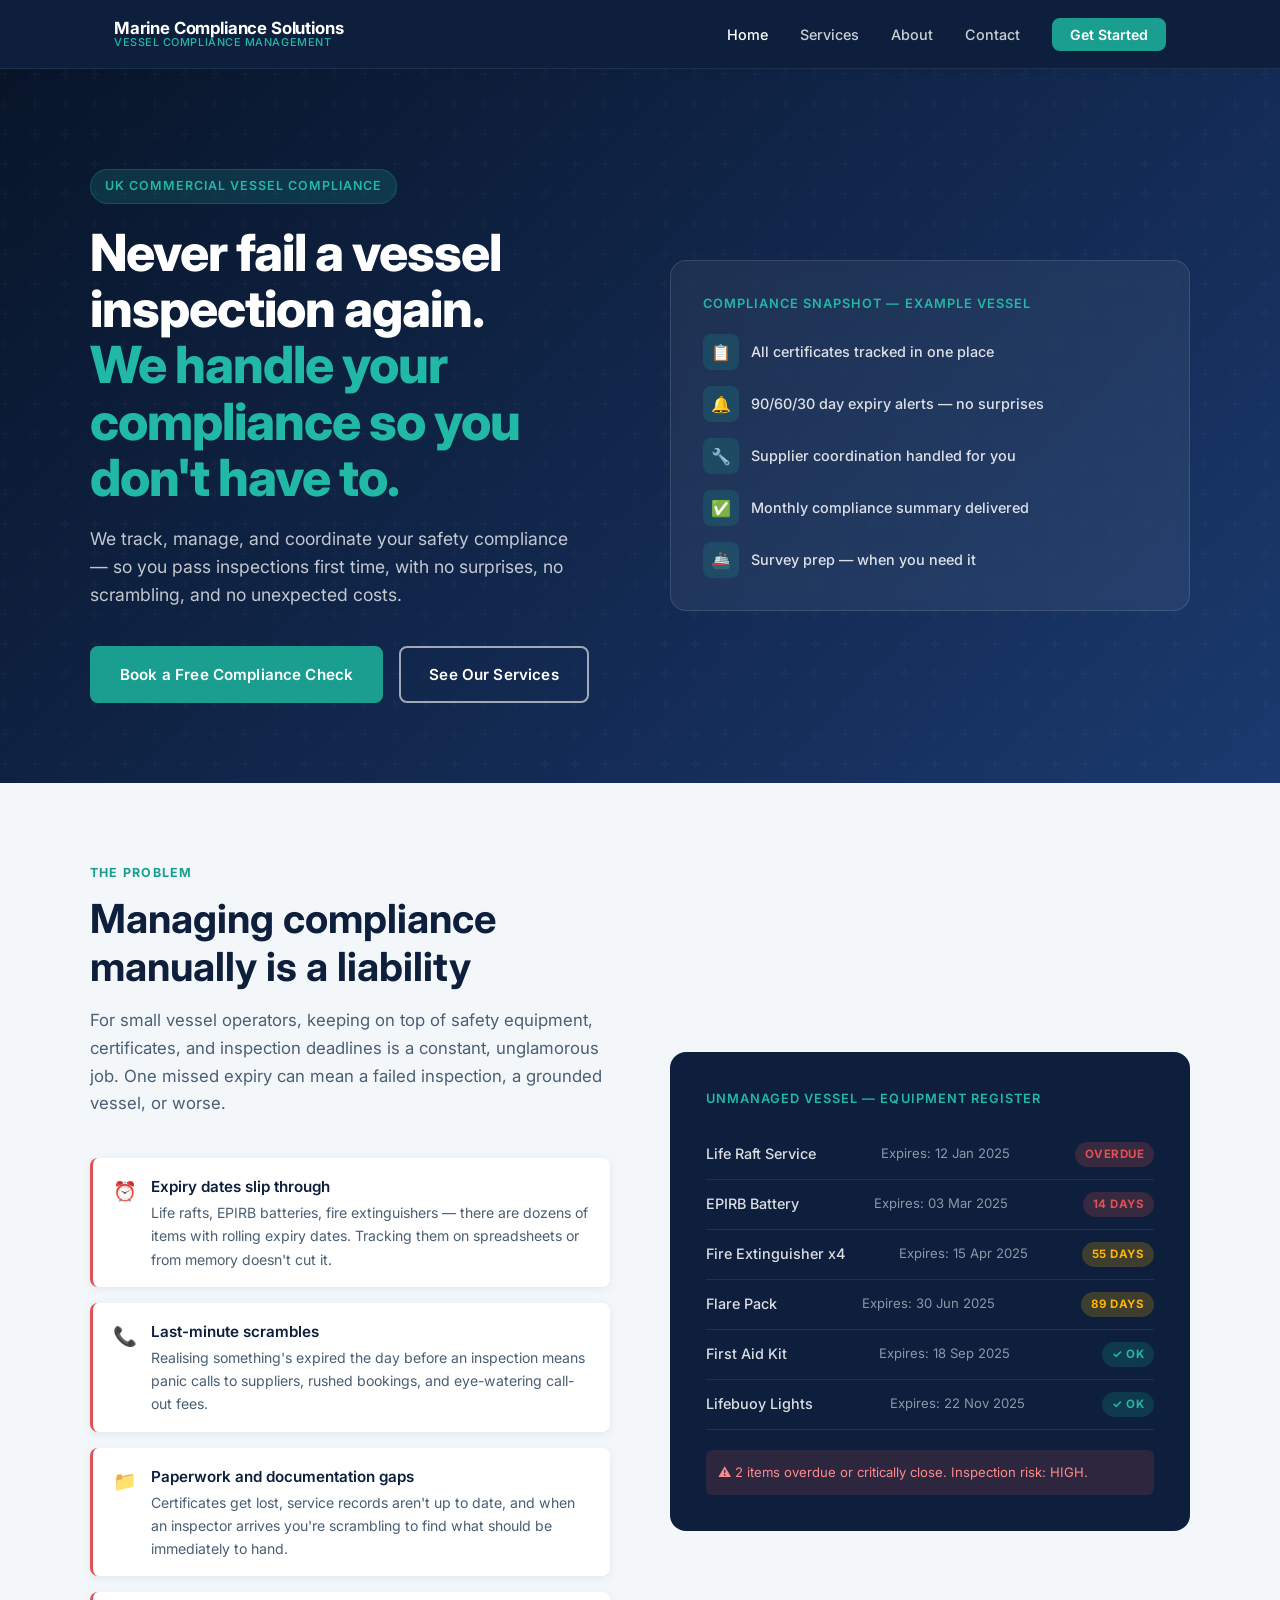
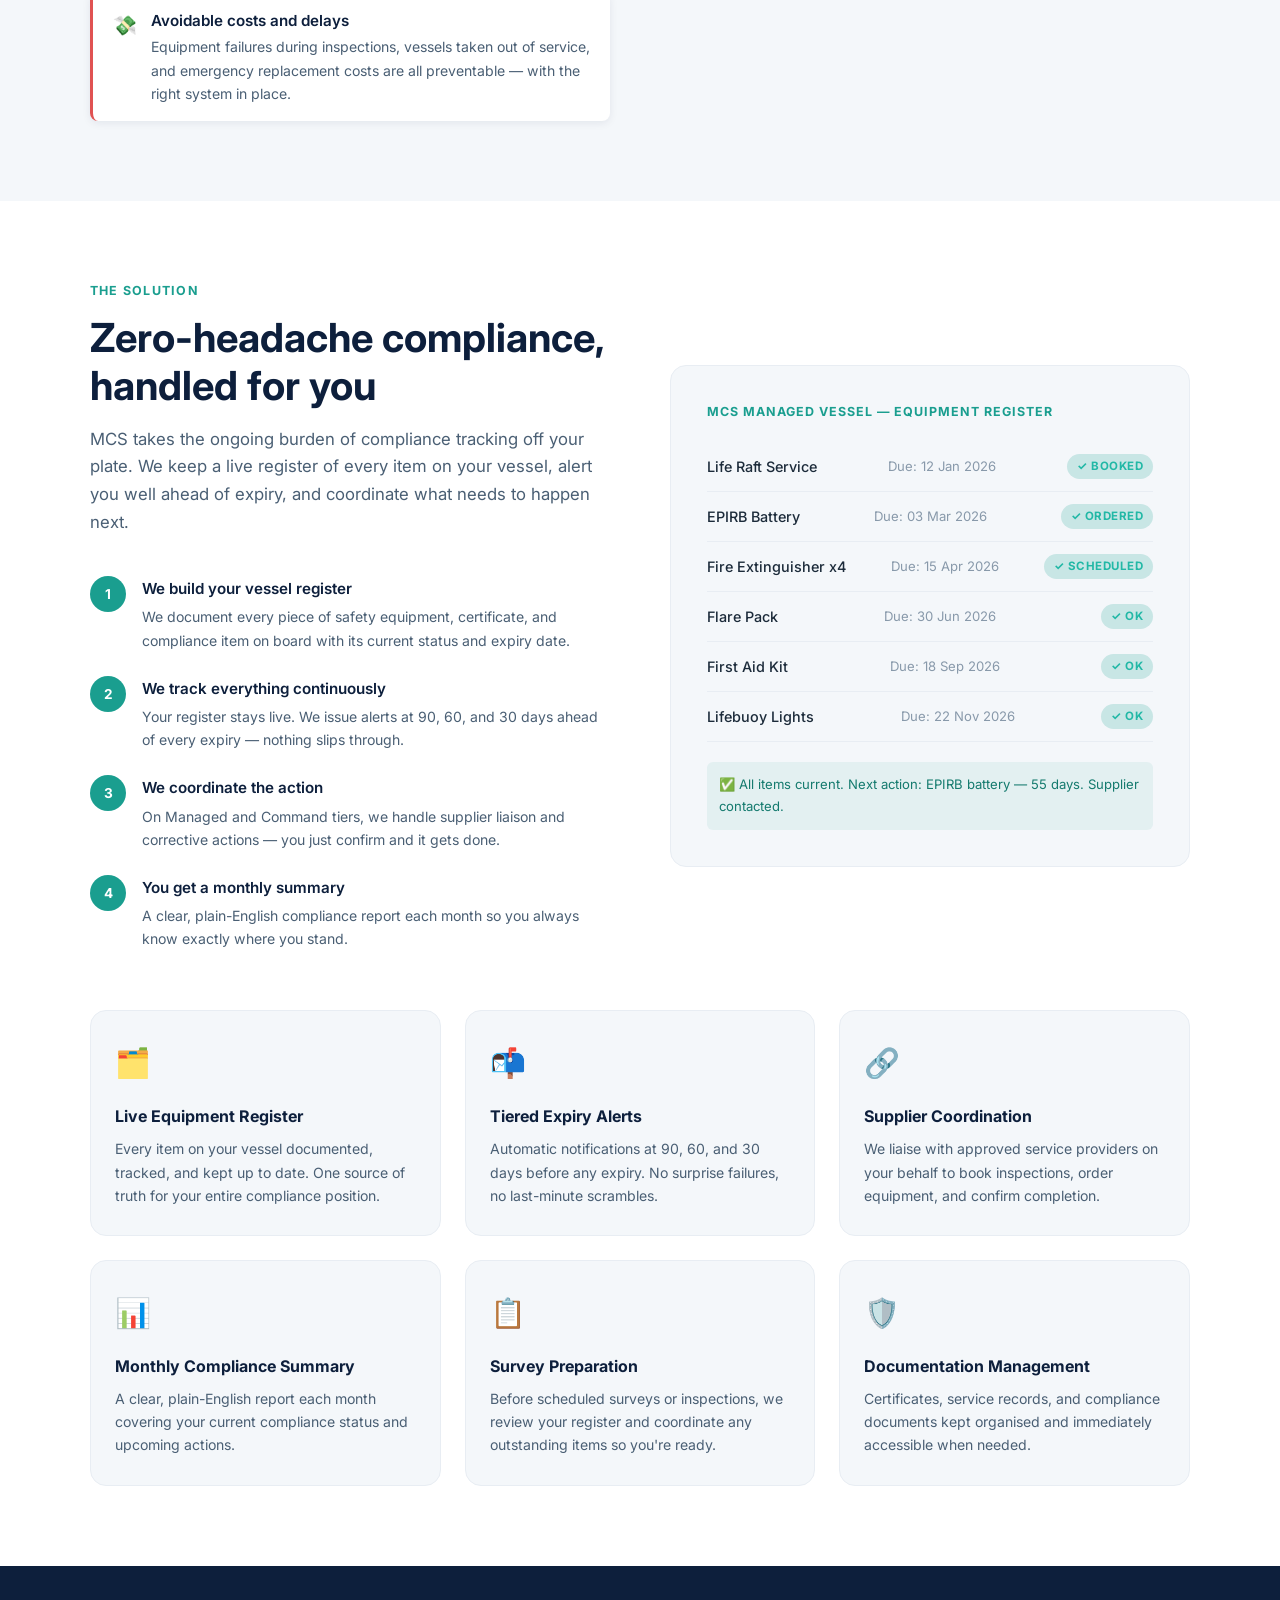
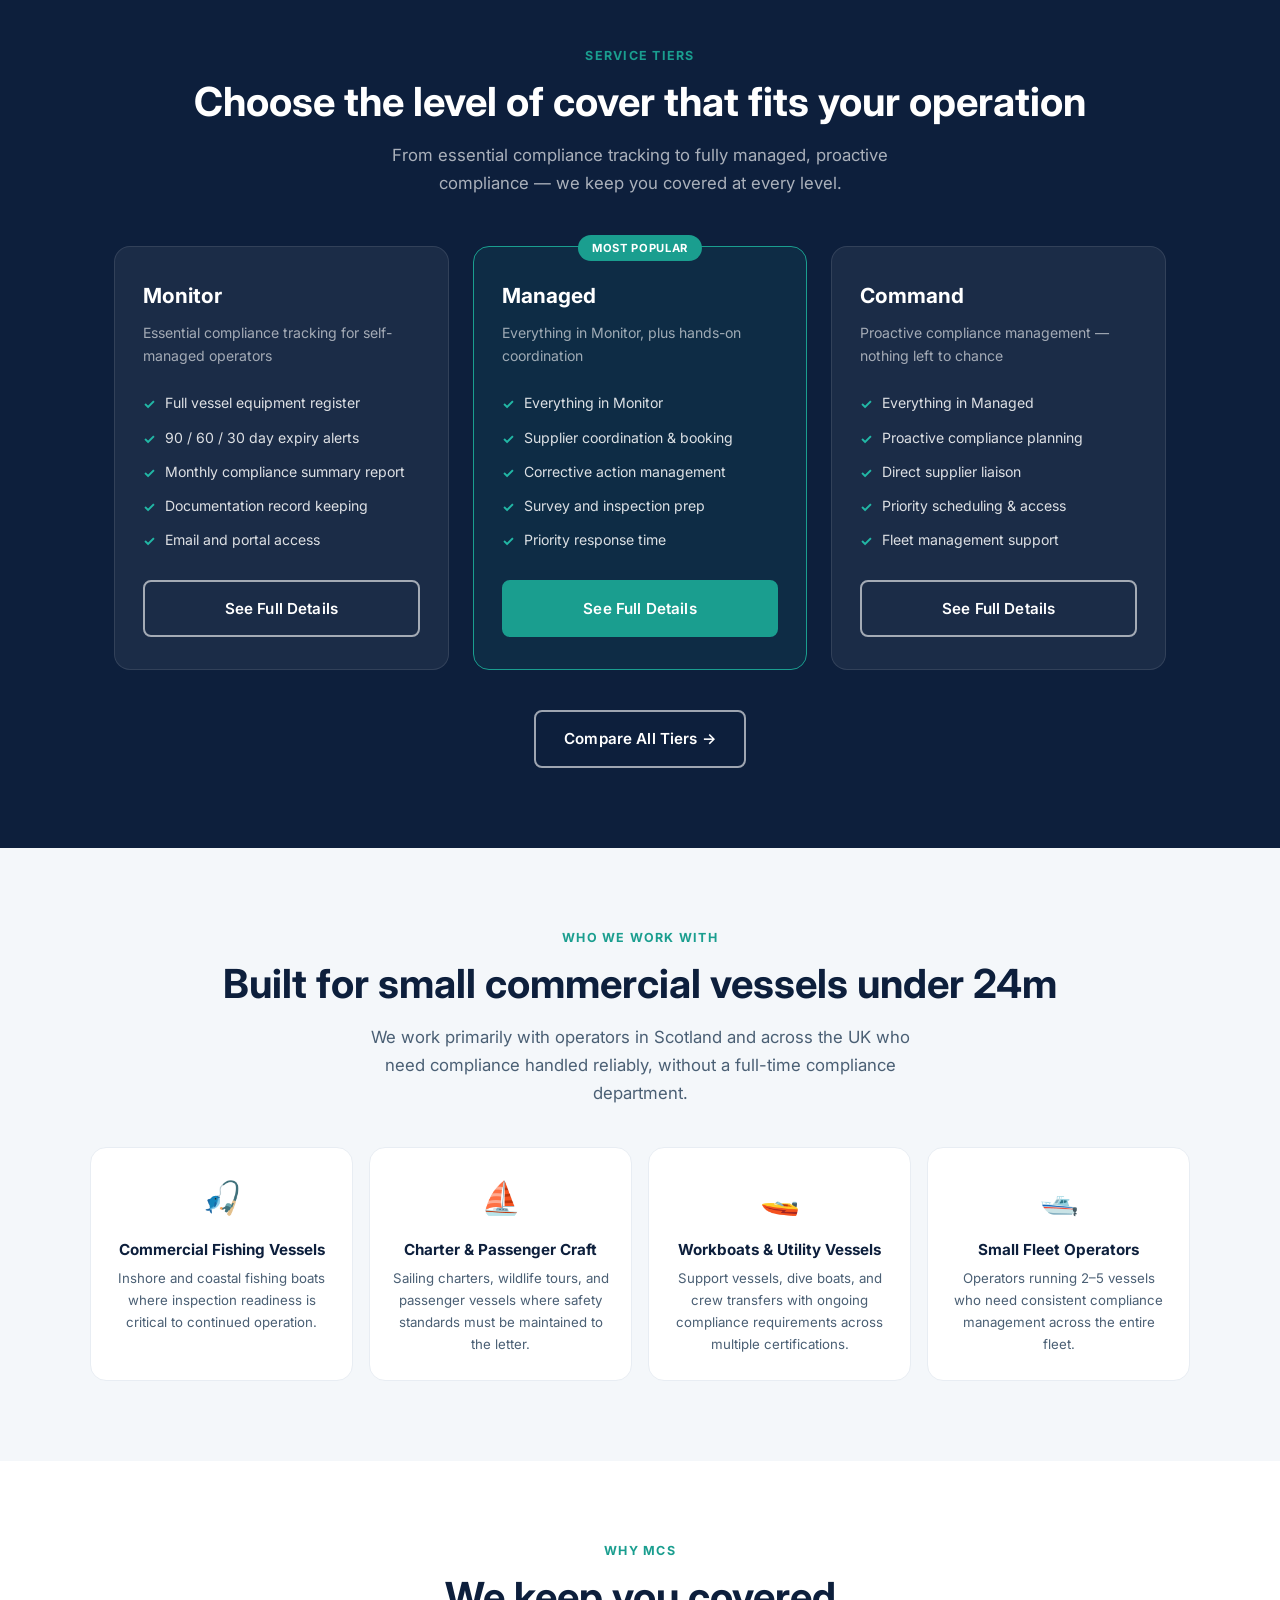
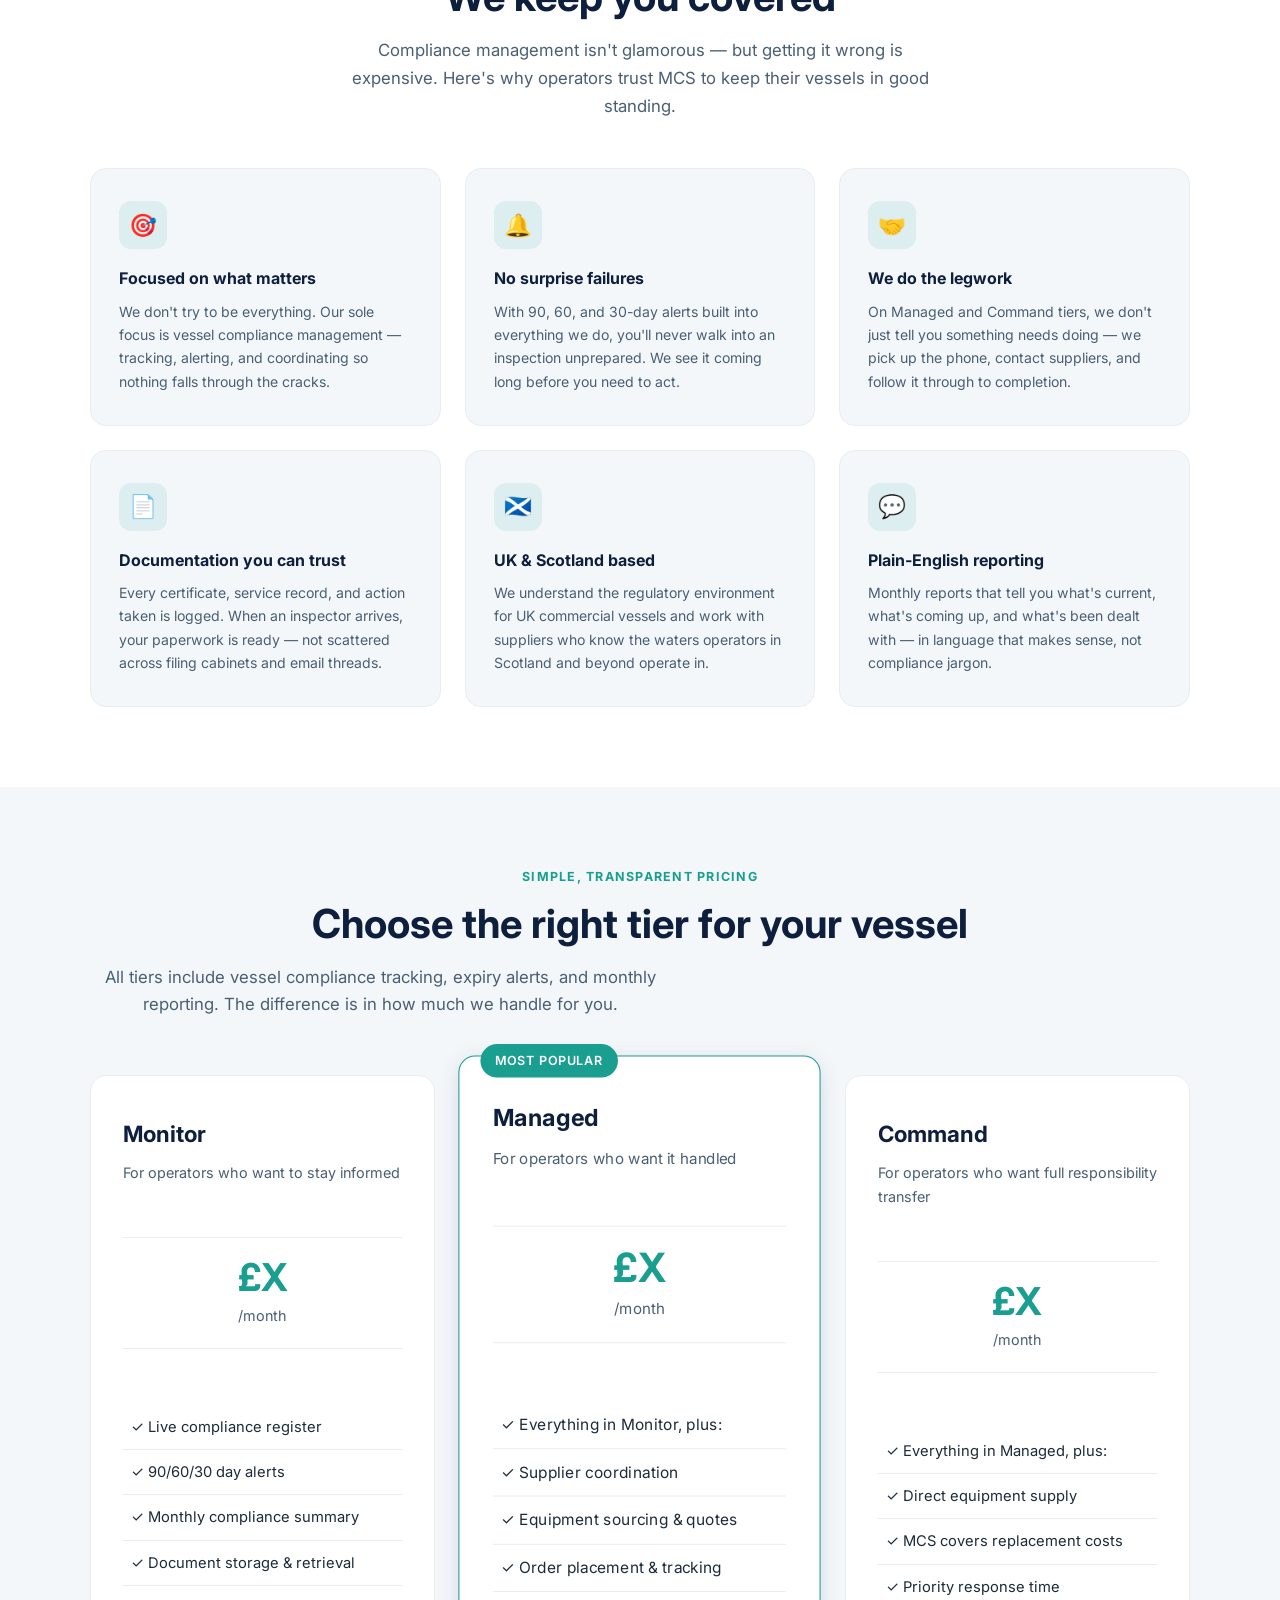
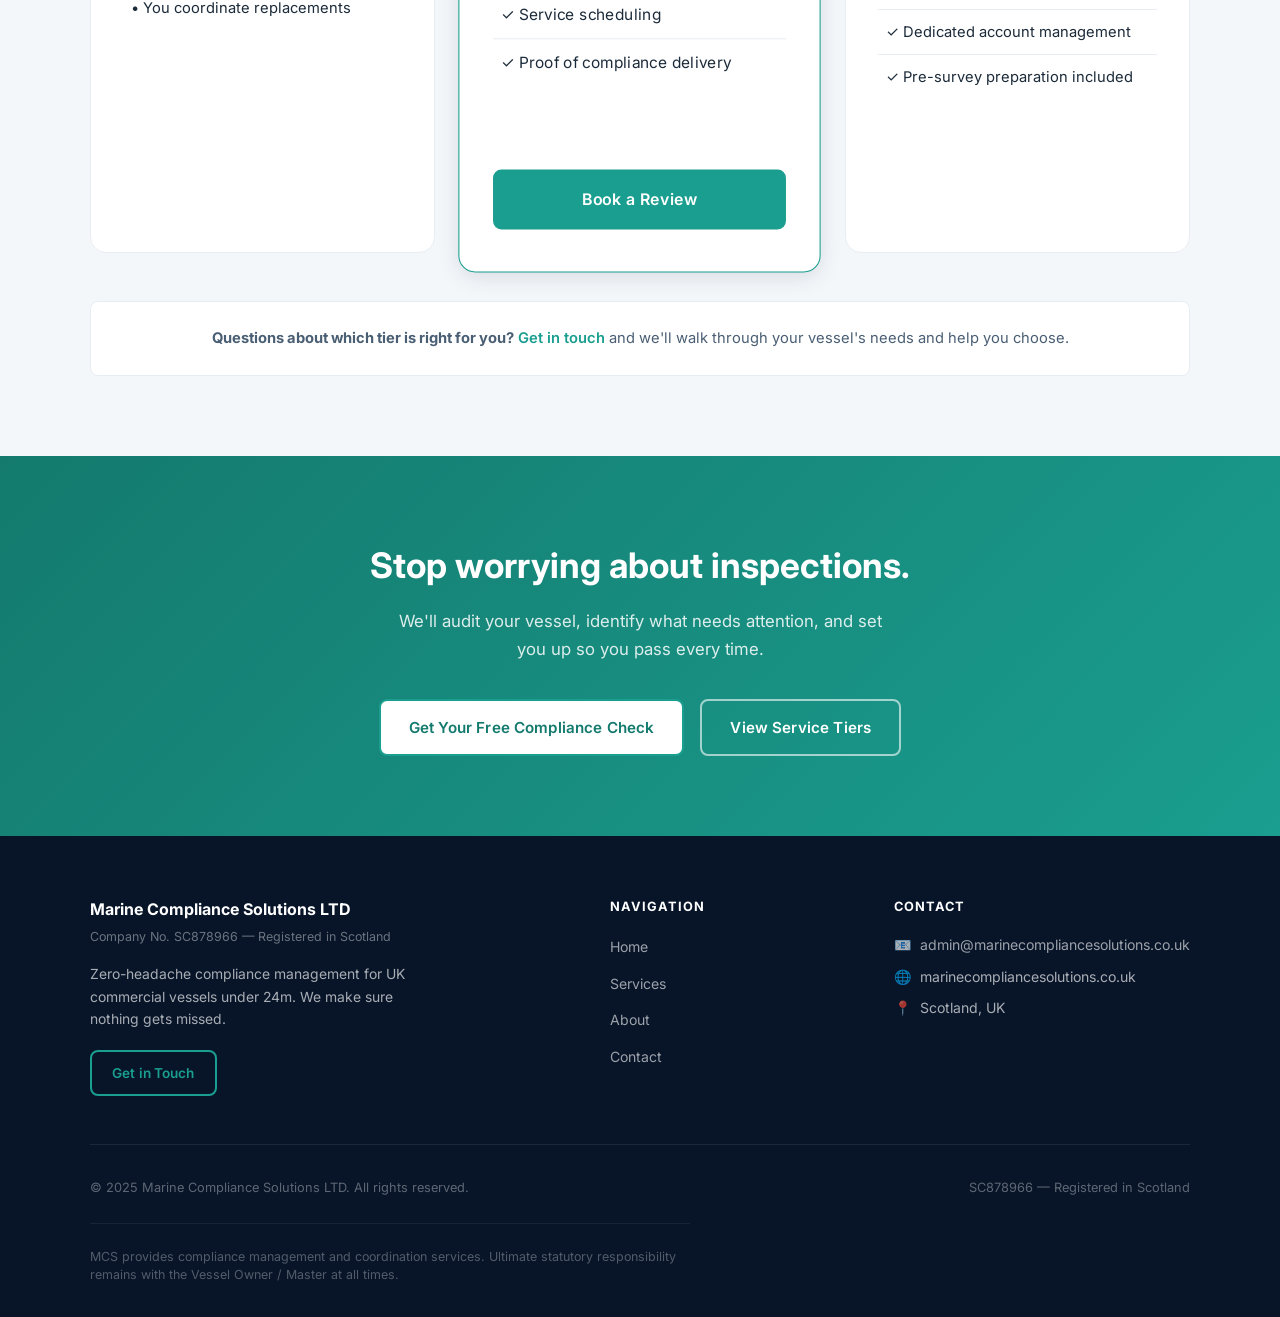
==== commit bb60d8f3: "Apply ChatGPT improvements: stronger hero, pricing section with X placeholders, outcome-focused copy" ====
--- a/index.html
+++ b/index.html
@@ -53,12 +53,12 @@
       <div class="hero-inner">
         <div class="hero-content">
           <span class="hero-label">UK Commercial Vessel Compliance</span>
-          <h1>Stay inspection-ready.<br /><em>We make sure nothing gets missed.</em></h1>
+          <h1>Never fail a vessel inspection again.<br /><em>We handle your compliance so you don't have to.</em></h1>
           <p class="hero-sub">
-            Marine Compliance Solutions tracks your safety equipment expiries, coordinates replacements, and keeps your compliance documentation in order — so you can focus on running your vessel, not chasing paperwork.
+            We track, manage, and coordinate your safety compliance — so you pass inspections first time, with no surprises, no scrambling, and no unexpected costs.
           </p>
           <div class="hero-actions">
-            <a href="contact.html" class="btn btn-primary">Request a Compliance Overview</a>
+            <a href="contact.html" class="btn btn-primary">Book a Free Compliance Check</a>
             <a href="services.html" class="btn btn-outline">See Our Services</a>
           </div>
         </div>
@@ -423,13 +423,92 @@
       </div>
     </section>
 
+    <!-- PRICING -->
+    <section class="pricing">
+      <div class="pricing-inner">
+        <div>
+          <span class="section-label">Simple, Transparent Pricing</span>
+          <h2 class="section-heading">Choose the right tier for your vessel</h2>
+          <p class="section-sub">
+            All tiers include vessel compliance tracking, expiry alerts, and monthly reporting. The difference is in how much we handle for you.
+          </p>
+        </div>
+
+        <div class="pricing-grid">
+          <div class="pricing-card">
+            <div class="pricing-header">
+              <h3>Monitor</h3>
+              <p class="pricing-desc">For operators who want to stay informed</p>
+            </div>
+            <div class="pricing-amount">
+              <span class="price">£X</span>
+              <span class="period">/month</span>
+            </div>
+            <ul class="pricing-features">
+              <li>✓ Live compliance register</li>
+              <li>✓ 90/60/30 day alerts</li>
+              <li>✓ Monthly compliance summary</li>
+              <li>✓ Document storage & retrieval</li>
+              <li>• You coordinate replacements</li>
+            </ul>
+            <a href="contact.html" class="btn btn-outline">Get Started</a>
+          </div>
+
+          <div class="pricing-card pricing-featured">
+            <div class="pricing-badge">Most Popular</div>
+            <div class="pricing-header">
+              <h3>Managed</h3>
+              <p class="pricing-desc">For operators who want it handled</p>
+            </div>
+            <div class="pricing-amount">
+              <span class="price">£X</span>
+              <span class="period">/month</span>
+            </div>
+            <ul class="pricing-features">
+              <li>✓ Everything in Monitor, plus:</li>
+              <li>✓ Supplier coordination</li>
+              <li>✓ Equipment sourcing & quotes</li>
+              <li>✓ Order placement & tracking</li>
+              <li>✓ Service scheduling</li>
+              <li>✓ Proof of compliance delivery</li>
+            </ul>
+            <a href="contact.html" class="btn btn-primary">Book a Review</a>
+          </div>
+
+          <div class="pricing-card">
+            <div class="pricing-header">
+              <h3>Command</h3>
+              <p class="pricing-desc">For operators who want full responsibility transfer</p>
+            </div>
+            <div class="pricing-amount">
+              <span class="price">£X</span>
+              <span class="period">/month</span>
+            </div>
+            <ul class="pricing-features">
+              <li>✓ Everything in Managed, plus:</li>
+              <li>✓ Direct equipment supply</li>
+              <li>✓ MCS covers replacement costs</li>
+              <li>✓ Priority response time</li>
+              <li>✓ Dedicated account management</li>
+              <li>✓ Pre-survey preparation included</li>
+            </ul>
+            <a href="contact.html" class="btn btn-outline">Learn More</a>
+          </div>
+        </div>
+
+        <div class="pricing-note">
+          <p><strong>Questions about which tier is right for you?</strong> <a href="contact.html">Get in touch</a> and we'll walk through your vessel's needs and help you choose.</p>
+        </div>
+      </div>
+    </section>
+
     <!-- CTA BAND -->
     <section class="cta-band">
       <div class="container">
-        <h2>Ready to take compliance off your plate?</h2>
-        <p>Get in touch and we'll walk through your vessel's current compliance position — no obligation, no jargon.</p>
+        <h2>Stop worrying about inspections.</h2>
+        <p>We'll audit your vessel, identify what needs attention, and set you up so you pass every time.</p>
         <div class="cta-actions">
-          <a href="contact.html" class="btn btn-primary" style="background:var(--white);color:var(--teal-dark);">Request a Compliance Overview</a>
+          <a href="contact.html" class="btn btn-primary" style="background:var(--white);color:var(--teal-dark);">Get Your Free Compliance Check</a>
           <a href="services.html" class="btn btn-outline">View Service Tiers</a>
         </div>
       </div>
--- a/styles.css
+++ b/styles.css
@@ -1336,6 +1336,155 @@
 }
 
 /* ============================================================
+   PRICING
+   ============================================================ */
+
+.pricing {
+  padding: var(--section-pad);
+  background: var(--off-white);
+}
+
+.pricing-inner {
+  max-width: var(--max-width);
+  margin: 0 auto;
+}
+
+.pricing-inner > div:first-child {
+  margin-bottom: 56px;
+  text-align: center;
+}
+
+.pricing-grid {
+  display: grid;
+  grid-template-columns: repeat(3, 1fr);
+  gap: 32px;
+  margin-bottom: 48px;
+}
+
+.pricing-card {
+  background: var(--white);
+  border: 1.5px solid var(--light-grey);
+  border-radius: var(--radius-lg);
+  padding: 40px 32px;
+  display: flex;
+  flex-direction: column;
+  transition: box-shadow 0.3s, transform 0.3s, border-color 0.3s;
+  position: relative;
+}
+
+.pricing-card:hover {
+  box-shadow: var(--shadow-lg);
+  transform: translateY(-4px);
+  border-color: var(--teal-light);
+}
+
+.pricing-featured {
+  border-color: var(--teal);
+  box-shadow: var(--shadow-md);
+  transform: scale(1.05);
+}
+
+.pricing-badge {
+  position: absolute;
+  top: -12px;
+  left: 20px;
+  background: var(--teal);
+  color: var(--white);
+  padding: 6px 14px;
+  border-radius: 20px;
+  font-size: 0.75rem;
+  font-weight: 600;
+  text-transform: uppercase;
+  letter-spacing: 0.5px;
+}
+
+.pricing-header h3 {
+  font-size: 1.4rem;
+  color: var(--navy);
+  margin-bottom: 8px;
+}
+
+.pricing-desc {
+  font-size: 0.9rem;
+  color: var(--text-light);
+  margin-bottom: 24px;
+}
+
+.pricing-amount {
+  margin: 28px 0;
+  padding: 20px 0;
+  border-top: 1px solid var(--light-grey);
+  border-bottom: 1px solid var(--light-grey);
+  text-align: center;
+}
+
+.price {
+  display: block;
+  font-size: 2.4rem;
+  font-weight: 700;
+  color: var(--teal);
+  line-height: 1;
+}
+
+.period {
+  display: block;
+  font-size: 0.9rem;
+  color: var(--text-light);
+  margin-top: 8px;
+}
+
+.pricing-features {
+  list-style: none;
+  margin: 28px 0;
+  flex-grow: 1;
+}
+
+.pricing-features li {
+  padding: 10px 0;
+  font-size: 0.92rem;
+  color: var(--text);
+  border-bottom: 1px solid var(--light-grey);
+}
+
+.pricing-features li:last-child {
+  border-bottom: none;
+}
+
+.pricing-features li::before {
+  content: '';
+  margin-right: 8px;
+}
+
+.pricing-card .btn {
+  margin-top: 28px;
+  text-align: center;
+}
+
+.pricing-note {
+  text-align: center;
+  padding: 24px;
+  background: var(--white);
+  border-radius: var(--radius);
+  border: 1px solid var(--light-grey);
+}
+
+.pricing-note p {
+  font-size: 0.92rem;
+  color: var(--text-light);
+}
+
+.pricing-note a {
+  color: var(--teal);
+  font-weight: 600;
+  text-decoration: none;
+  transition: color 0.2s;
+}
+
+.pricing-note a:hover {
+  color: var(--teal-dark);
+}
+
+/* ============================================================
    RESPONSIVE
    ============================================================ */
 
@@ -1357,6 +1506,8 @@
   .tiers-grid { grid-template-columns: 1fr; max-width: 480px; }
   .vessels-grid { grid-template-columns: 1fr 1fr; }
   .trust-grid { grid-template-columns: 1fr 1fr; }
+  .pricing-grid { grid-template-columns: 1fr; }
+  .pricing-featured { transform: scale(1); }
 
   .tier-full { grid-template-columns: 1fr; }
   .tier-full-list { grid-template-columns: 1fr; }
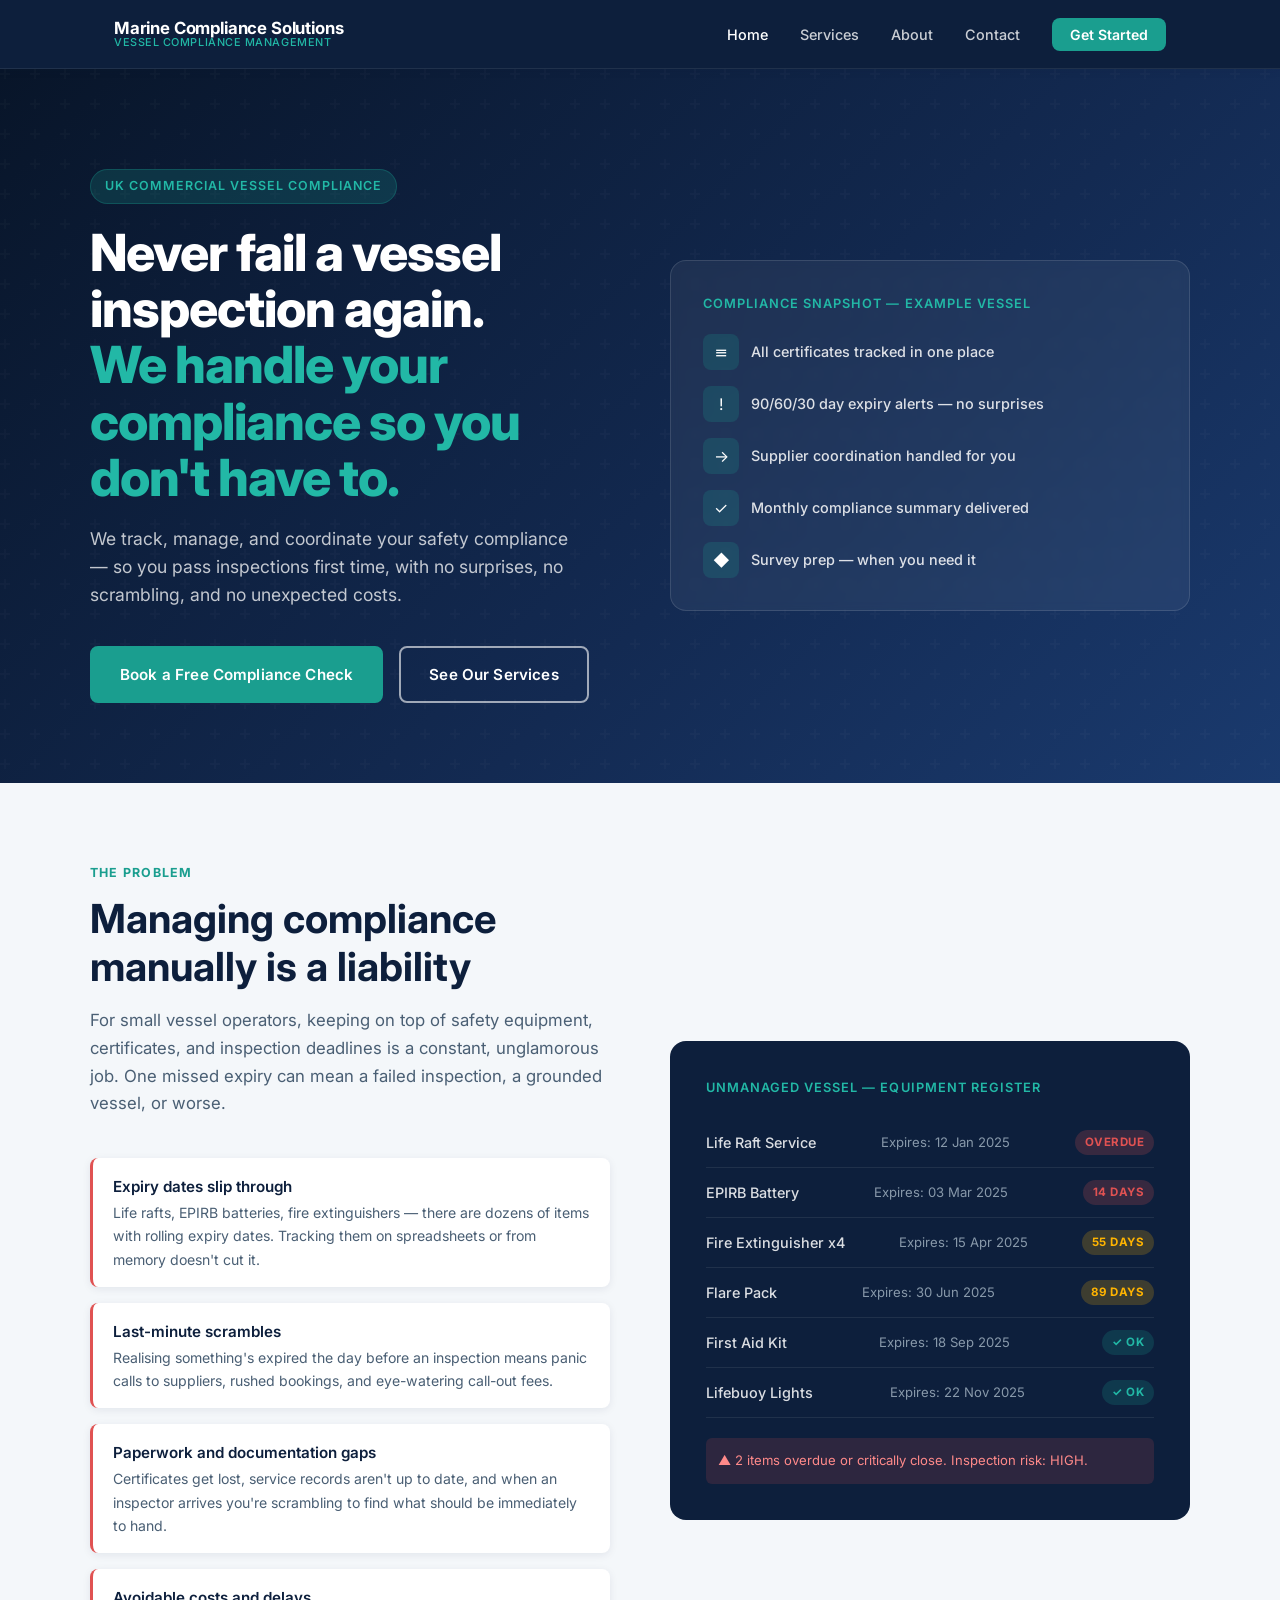
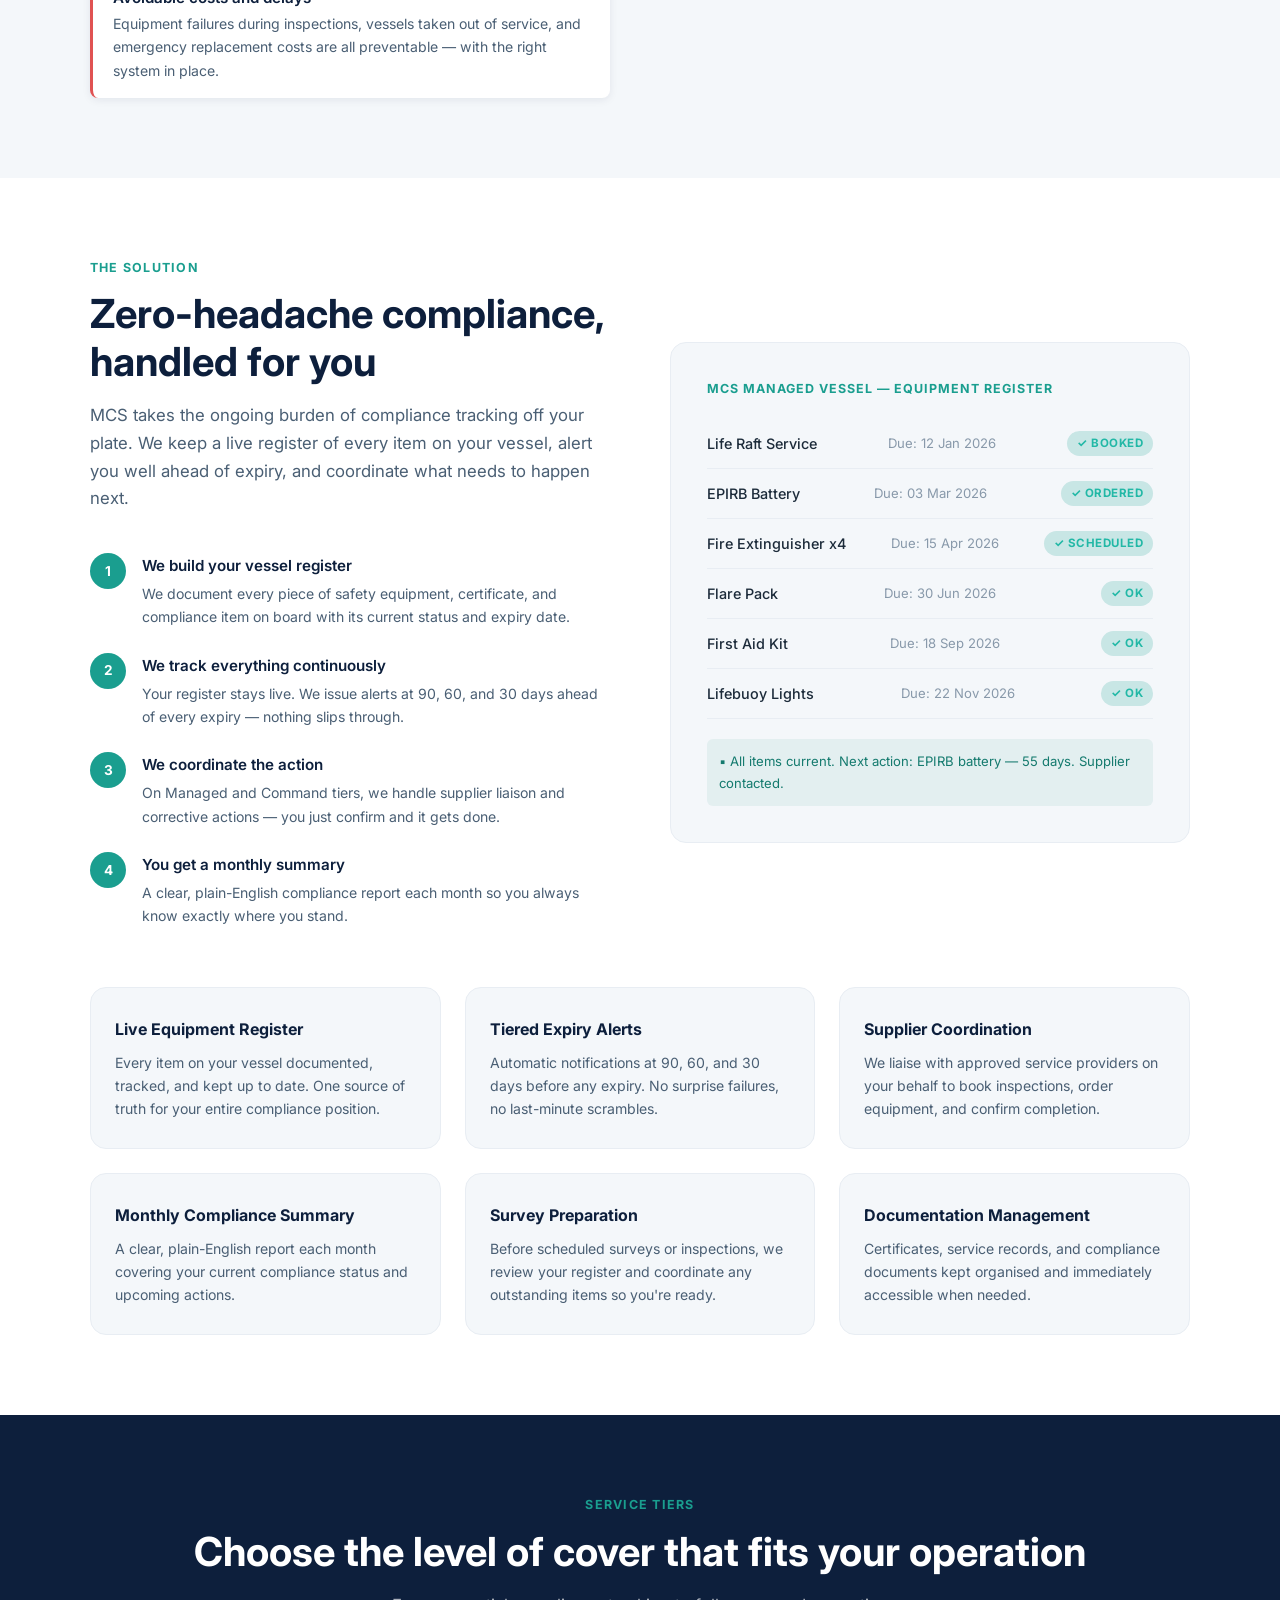
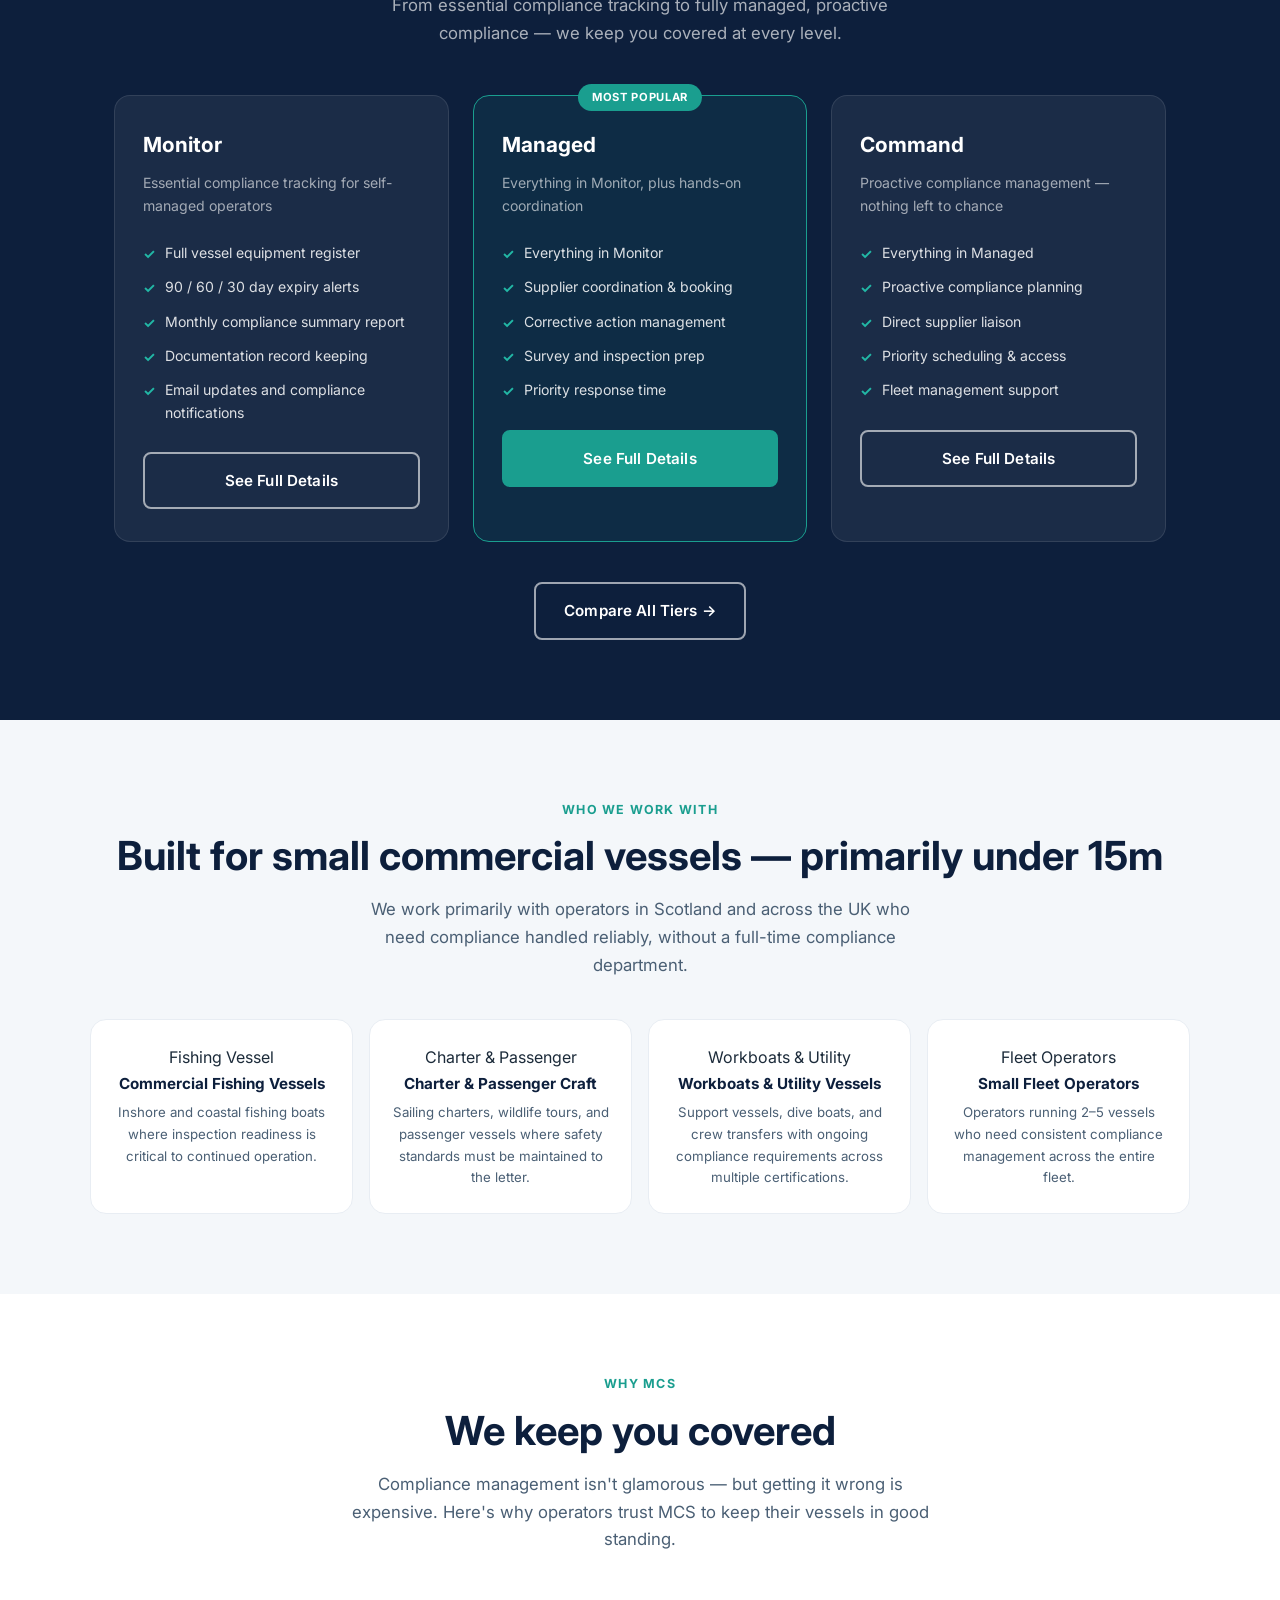
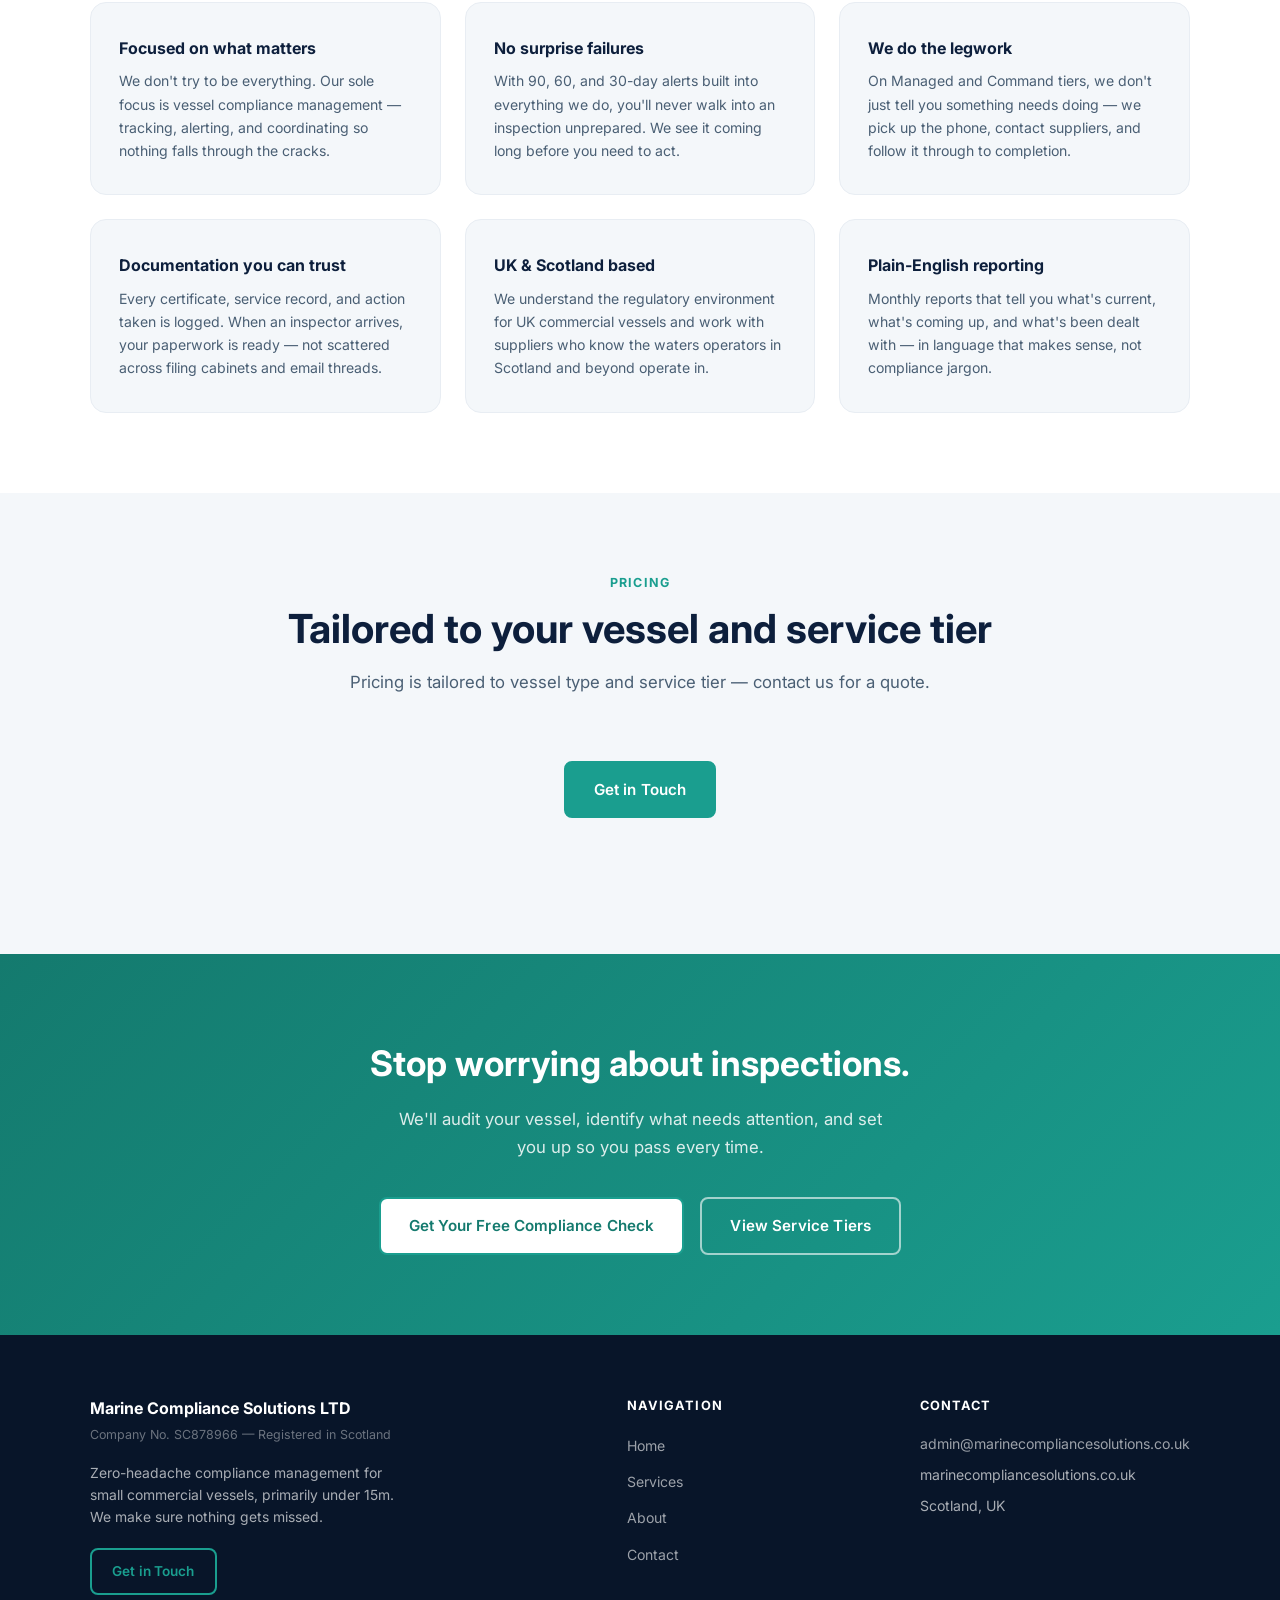
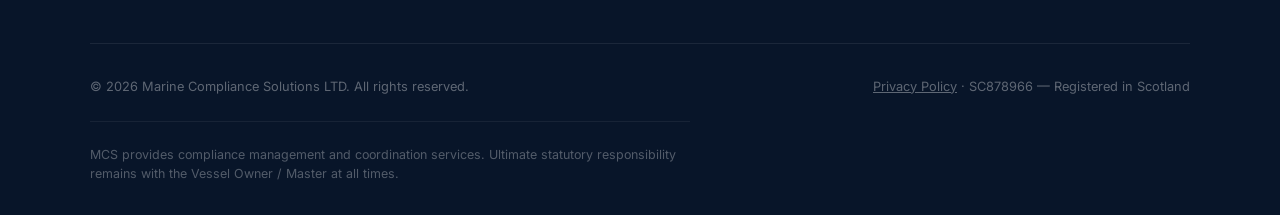
==== commit 3b6f7db9: "Fix website issues: remove portal refs, pull pricing section, correct Command tier copy, add privacy" ====
--- a/index.html
+++ b/index.html
@@ -7,7 +7,7 @@
   <meta name="description" content="Marine Compliance Solutions helps small commercial vessel operators stay inspection-ready. We track safety equipment expiries, coordinate replacements, and manage compliance documentation — so nothing gets missed." />
   <link rel="preconnect" href="https://fonts.googleapis.com" />
   <link rel="preconnect" href="https://fonts.gstatic.com" crossorigin />
-  <link href="https://fonts.googleapis.com/css2?family=Inter:wght@400;500;600;700;800&display=swap" rel="stylesheet" />
+  <link href="https://fonts.googleapis.com/css2?family=DM+Sans:wght@400;500;600;700;800&family=Inter:wght@400;500;600;700;800&display=swap" rel="stylesheet" />
   <link rel="stylesheet" href="styles.css" />
 </head>
 <body>
@@ -52,6 +52,7 @@
     <section class="hero">
       <div class="hero-inner">
         <div class="hero-content">
+          <div class="hero-accent-line"></div>
           <span class="hero-label">UK Commercial Vessel Compliance</span>
           <h1>Never fail a vessel inspection again.<br /><em>We handle your compliance so you don't have to.</em></h1>
           <p class="hero-sub">
@@ -67,23 +68,23 @@
           <div class="hero-card-title">Compliance Snapshot — Example Vessel</div>
           <div class="hero-stats">
             <div class="hero-stat">
-              <div class="hero-stat-icon">📋</div>
+              <div class="hero-stat-icon">≡</div>
               <span class="hero-stat-text">All certificates tracked in one place</span>
             </div>
             <div class="hero-stat">
-              <div class="hero-stat-icon">🔔</div>
+              <div class="hero-stat-icon">!</div>
               <span class="hero-stat-text">90/60/30 day expiry alerts — no surprises</span>
             </div>
             <div class="hero-stat">
-              <div class="hero-stat-icon">🔧</div>
+              <div class="hero-stat-icon">→</div>
               <span class="hero-stat-text">Supplier coordination handled for you</span>
             </div>
             <div class="hero-stat">
-              <div class="hero-stat-icon">✅</div>
+              <div class="hero-stat-icon">✓</div>
               <span class="hero-stat-text">Monthly compliance summary delivered</span>
             </div>
             <div class="hero-stat">
-              <div class="hero-stat-icon">🚢</div>
+              <div class="hero-stat-icon">◆</div>
               <span class="hero-stat-text">Survey prep — when you need it</span>
             </div>
           </div>
@@ -102,28 +103,24 @@
           </p>
           <ul class="pain-list">
             <li class="pain-item">
-              <span class="pain-icon">⏰</span>
               <div>
                 <strong>Expiry dates slip through</strong>
                 <p>Life rafts, EPIRB batteries, fire extinguishers — there are dozens of items with rolling expiry dates. Tracking them on spreadsheets or from memory doesn't cut it.</p>
               </div>
             </li>
             <li class="pain-item">
-              <span class="pain-icon">📞</span>
               <div>
                 <strong>Last-minute scrambles</strong>
                 <p>Realising something's expired the day before an inspection means panic calls to suppliers, rushed bookings, and eye-watering call-out fees.</p>
               </div>
             </li>
             <li class="pain-item">
-              <span class="pain-icon">📁</span>
               <div>
                 <strong>Paperwork and documentation gaps</strong>
                 <p>Certificates get lost, service records aren't up to date, and when an inspector arrives you're scrambling to find what should be immediately to hand.</p>
               </div>
             </li>
             <li class="pain-item">
-              <span class="pain-icon">💸</span>
               <div>
                 <strong>Avoidable costs and delays</strong>
                 <p>Equipment failures during inspections, vessels taken out of service, and emergency replacement costs are all preventable — with the right system in place.</p>
@@ -165,7 +162,7 @@
             <span class="expiry-status status-ok">✓ OK</span>
           </div>
           <div style="margin-top:20px;padding:12px;background:rgba(224,82,82,0.15);border-radius:6px;font-size:0.82rem;color:#ff8a8a;">
-            ⚠️ 2 items overdue or critically close. Inspection risk: HIGH.
+            ▲ 2 items overdue or critically close. Inspection risk: HIGH.
           </div>
         </div>
       </div>
@@ -247,40 +244,34 @@
               <span class="expiry-date">Due: 22 Nov 2026</span>
               <span class="expiry-status status-ok">✓ OK</span>
             </div>
-            <div style="margin-top:20px;padding:12px;background:rgba(26,158,143,0.08);border-radius:6px;font-size:0.82rem;color:var(--teal-dark);">
-              ✅ All items current. Next action: EPIRB battery — 55 days. Supplier contacted.
+            <div style="margin-top:20px;padding:12px;background:rgba(26,143,130,0.08);border-radius:6px;font-size:0.82rem;color:var(--teal-dark);">
+              ▪ All items current. Next action: EPIRB battery — 55 days. Supplier contacted.
             </div>
           </div>
         </div>
 
         <div class="solution-features">
           <div class="feature-card">
-            <div class="feature-icon">🗂️</div>
             <h3>Live Equipment Register</h3>
             <p>Every item on your vessel documented, tracked, and kept up to date. One source of truth for your entire compliance position.</p>
           </div>
           <div class="feature-card">
-            <div class="feature-icon">📬</div>
             <h3>Tiered Expiry Alerts</h3>
             <p>Automatic notifications at 90, 60, and 30 days before any expiry. No surprise failures, no last-minute scrambles.</p>
           </div>
           <div class="feature-card">
-            <div class="feature-icon">🔗</div>
             <h3>Supplier Coordination</h3>
             <p>We liaise with approved service providers on your behalf to book inspections, order equipment, and confirm completion.</p>
           </div>
           <div class="feature-card">
-            <div class="feature-icon">📊</div>
             <h3>Monthly Compliance Summary</h3>
             <p>A clear, plain-English report each month covering your current compliance status and upcoming actions.</p>
           </div>
           <div class="feature-card">
-            <div class="feature-icon">📋</div>
             <h3>Survey Preparation</h3>
             <p>Before scheduled surveys or inspections, we review your register and coordinate any outstanding items so you're ready.</p>
           </div>
           <div class="feature-card">
-            <div class="feature-icon">🛡️</div>
             <h3>Documentation Management</h3>
             <p>Certificates, service records, and compliance documents kept organised and immediately accessible when needed.</p>
           </div>
@@ -306,7 +297,7 @@
               <li>90 / 60 / 30 day expiry alerts</li>
               <li>Monthly compliance summary report</li>
               <li>Documentation record keeping</li>
-              <li>Email and portal access</li>
+              <li>Email updates and compliance notifications</li>
             </ul>
             <a href="services.html" class="btn btn-outline" style="width:100%;">See Full Details</a>
           </div>
@@ -350,28 +341,28 @@
       <div class="vessels-inner">
         <div class="text-center">
           <span class="section-label">Who We Work With</span>
-          <h2 class="section-heading">Built for small commercial vessels under 24m</h2>
+          <h2 class="section-heading">Built for small commercial vessels — primarily under 15m</h2>
           <p class="section-sub">We work primarily with operators in Scotland and across the UK who need compliance handled reliably, without a full-time compliance department.</p>
         </div>
 
         <div class="vessels-grid">
           <div class="vessel-card">
-            <div class="vessel-icon">🎣</div>
+            <span class="vessel-category-label">Fishing Vessel</span>
             <h3>Commercial Fishing Vessels</h3>
             <p>Inshore and coastal fishing boats where inspection readiness is critical to continued operation.</p>
           </div>
           <div class="vessel-card">
-            <div class="vessel-icon">⛵</div>
+            <span class="vessel-category-label">Charter &amp; Passenger</span>
             <h3>Charter &amp; Passenger Craft</h3>
             <p>Sailing charters, wildlife tours, and passenger vessels where safety standards must be maintained to the letter.</p>
           </div>
           <div class="vessel-card">
-            <div class="vessel-icon">🚤</div>
+            <span class="vessel-category-label">Workboats &amp; Utility</span>
             <h3>Workboats &amp; Utility Vessels</h3>
             <p>Support vessels, dive boats, and crew transfers with ongoing compliance requirements across multiple certifications.</p>
           </div>
           <div class="vessel-card">
-            <div class="vessel-icon">🛥️</div>
+            <span class="vessel-category-label">Fleet Operators</span>
             <h3>Small Fleet Operators</h3>
             <p>Operators running 2–5 vessels who need consistent compliance management across the entire fleet.</p>
           </div>
@@ -390,32 +381,26 @@
 
         <div class="trust-grid">
           <div class="trust-card">
-            <div class="trust-icon">🎯</div>
             <h3>Focused on what matters</h3>
             <p>We don't try to be everything. Our sole focus is vessel compliance management — tracking, alerting, and coordinating so nothing falls through the cracks.</p>
           </div>
           <div class="trust-card">
-            <div class="trust-icon">🔔</div>
             <h3>No surprise failures</h3>
             <p>With 90, 60, and 30-day alerts built into everything we do, you'll never walk into an inspection unprepared. We see it coming long before you need to act.</p>
           </div>
           <div class="trust-card">
-            <div class="trust-icon">🤝</div>
             <h3>We do the legwork</h3>
             <p>On Managed and Command tiers, we don't just tell you something needs doing — we pick up the phone, contact suppliers, and follow it through to completion.</p>
           </div>
           <div class="trust-card">
-            <div class="trust-icon">📄</div>
             <h3>Documentation you can trust</h3>
             <p>Every certificate, service record, and action taken is logged. When an inspector arrives, your paperwork is ready — not scattered across filing cabinets and email threads.</p>
           </div>
           <div class="trust-card">
-            <div class="trust-icon">🏴󠁧󠁢󠁳󠁣󠁴󠁿</div>
             <h3>UK &amp; Scotland based</h3>
             <p>We understand the regulatory environment for UK commercial vessels and work with suppliers who know the waters operators in Scotland and beyond operate in.</p>
           </div>
           <div class="trust-card">
-            <div class="trust-icon">💬</div>
             <h3>Plain-English reporting</h3>
             <p>Monthly reports that tell you what's current, what's coming up, and what's been dealt with — in language that makes sense, not compliance jargon.</p>
           </div>
@@ -426,78 +411,13 @@
     <!-- PRICING -->
     <section class="pricing">
       <div class="pricing-inner">
-        <div>
-          <span class="section-label">Simple, Transparent Pricing</span>
-          <h2 class="section-heading">Choose the right tier for your vessel</h2>
+        <div class="text-center">
+          <span class="section-label">Pricing</span>
+          <h2 class="section-heading">Tailored to your vessel and service tier</h2>
           <p class="section-sub">
-            All tiers include vessel compliance tracking, expiry alerts, and monthly reporting. The difference is in how much we handle for you.
+            Pricing is tailored to vessel type and service tier — contact us for a quote.
           </p>
-        </div>
-
-        <div class="pricing-grid">
-          <div class="pricing-card">
-            <div class="pricing-header">
-              <h3>Monitor</h3>
-              <p class="pricing-desc">For operators who want to stay informed</p>
-            </div>
-            <div class="pricing-amount">
-              <span class="price">£X</span>
-              <span class="period">/month</span>
-            </div>
-            <ul class="pricing-features">
-              <li>✓ Live compliance register</li>
-              <li>✓ 90/60/30 day alerts</li>
-              <li>✓ Monthly compliance summary</li>
-              <li>✓ Document storage & retrieval</li>
-              <li>• You coordinate replacements</li>
-            </ul>
-            <a href="contact.html" class="btn btn-outline">Get Started</a>
-          </div>
-
-          <div class="pricing-card pricing-featured">
-            <div class="pricing-badge">Most Popular</div>
-            <div class="pricing-header">
-              <h3>Managed</h3>
-              <p class="pricing-desc">For operators who want it handled</p>
-            </div>
-            <div class="pricing-amount">
-              <span class="price">£X</span>
-              <span class="period">/month</span>
-            </div>
-            <ul class="pricing-features">
-              <li>✓ Everything in Monitor, plus:</li>
-              <li>✓ Supplier coordination</li>
-              <li>✓ Equipment sourcing & quotes</li>
-              <li>✓ Order placement & tracking</li>
-              <li>✓ Service scheduling</li>
-              <li>✓ Proof of compliance delivery</li>
-            </ul>
-            <a href="contact.html" class="btn btn-primary">Book a Review</a>
-          </div>
-
-          <div class="pricing-card">
-            <div class="pricing-header">
-              <h3>Command</h3>
-              <p class="pricing-desc">For operators who want full responsibility transfer</p>
-            </div>
-            <div class="pricing-amount">
-              <span class="price">£X</span>
-              <span class="period">/month</span>
-            </div>
-            <ul class="pricing-features">
-              <li>✓ Everything in Managed, plus:</li>
-              <li>✓ Direct equipment supply</li>
-              <li>✓ MCS covers replacement costs</li>
-              <li>✓ Priority response time</li>
-              <li>✓ Dedicated account management</li>
-              <li>✓ Pre-survey preparation included</li>
-            </ul>
-            <a href="contact.html" class="btn btn-outline">Learn More</a>
-          </div>
-        </div>
-
-        <div class="pricing-note">
-          <p><strong>Questions about which tier is right for you?</strong> <a href="contact.html">Get in touch</a> and we'll walk through your vessel's needs and help you choose.</p>
+          <a href="contact.html" class="btn btn-primary" style="margin-top: 1.5rem; display: inline-block;">Get in Touch</a>
         </div>
       </div>
     </section>
@@ -523,7 +443,7 @@
         <div>
           <div class="footer-brand-name">Marine Compliance Solutions LTD</div>
           <div class="footer-brand-reg">Company No. SC878966 — Registered in Scotland</div>
-          <p class="footer-desc">Zero-headache compliance management for UK commercial vessels under 24m. We make sure nothing gets missed.</p>
+          <p class="footer-desc">Zero-headache compliance management for small commercial vessels, primarily under 15m. We make sure nothing gets missed.</p>
           <a href="contact.html" class="btn btn-outline-dark" style="font-size:0.85rem;padding:10px 20px;">Get in Touch</a>
         </div>
         <div class="footer-col">
@@ -538,23 +458,20 @@
         <div class="footer-col">
           <h4>Contact</h4>
           <div class="footer-contact-item">
-            <span>📧</span>
             <a href="mailto:admin@marinecompliancesolutions.co.uk">admin@marinecompliancesolutions.co.uk</a>
           </div>
           <div class="footer-contact-item">
-            <span>🌐</span>
             <span>marinecompliancesolutions.co.uk</span>
           </div>
           <div class="footer-contact-item">
-            <span>📍</span>
             <span>Scotland, UK</span>
           </div>
         </div>
       </div>
 
       <div class="footer-bottom">
-        <span>© 2025 Marine Compliance Solutions LTD. All rights reserved.</span>
-        <span>SC878966 — Registered in Scotland</span>
+        <span>© 2026 Marine Compliance Solutions LTD. All rights reserved.</span>
+        <span><a href="/privacy-policy" style="color:inherit;text-decoration:underline;">Privacy Policy</a> · SC878966 — Registered in Scotland</span>
       </div>
 
       <div class="footer-disclaimer">
--- a/styles.css
+++ b/styles.css
@@ -5,6 +5,11 @@
 /* --- Reset & Base --- */
 *, *::before, *::after {
   box-sizing: border-box;
+  margin: 0;
+  padding: 0;
+}
+
+html, body {
   margin: 0;
   padding: 0;
 }
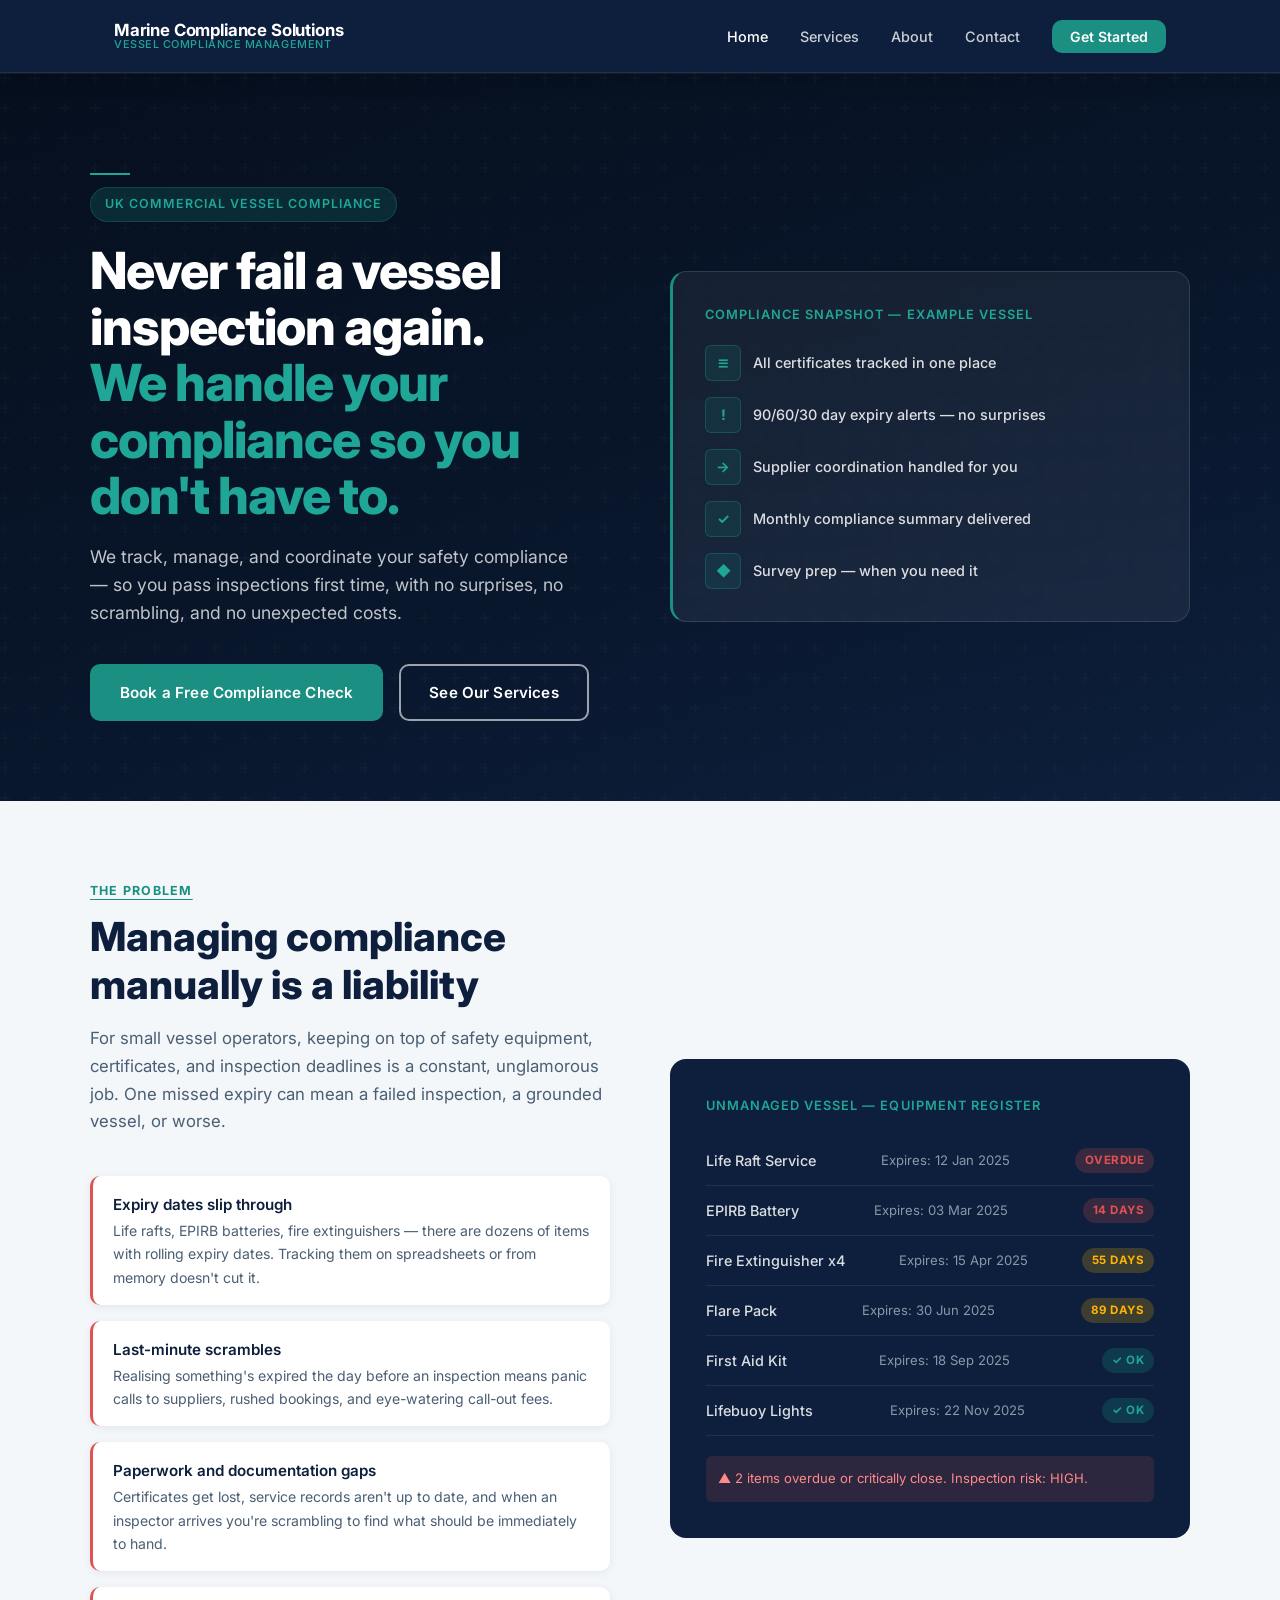
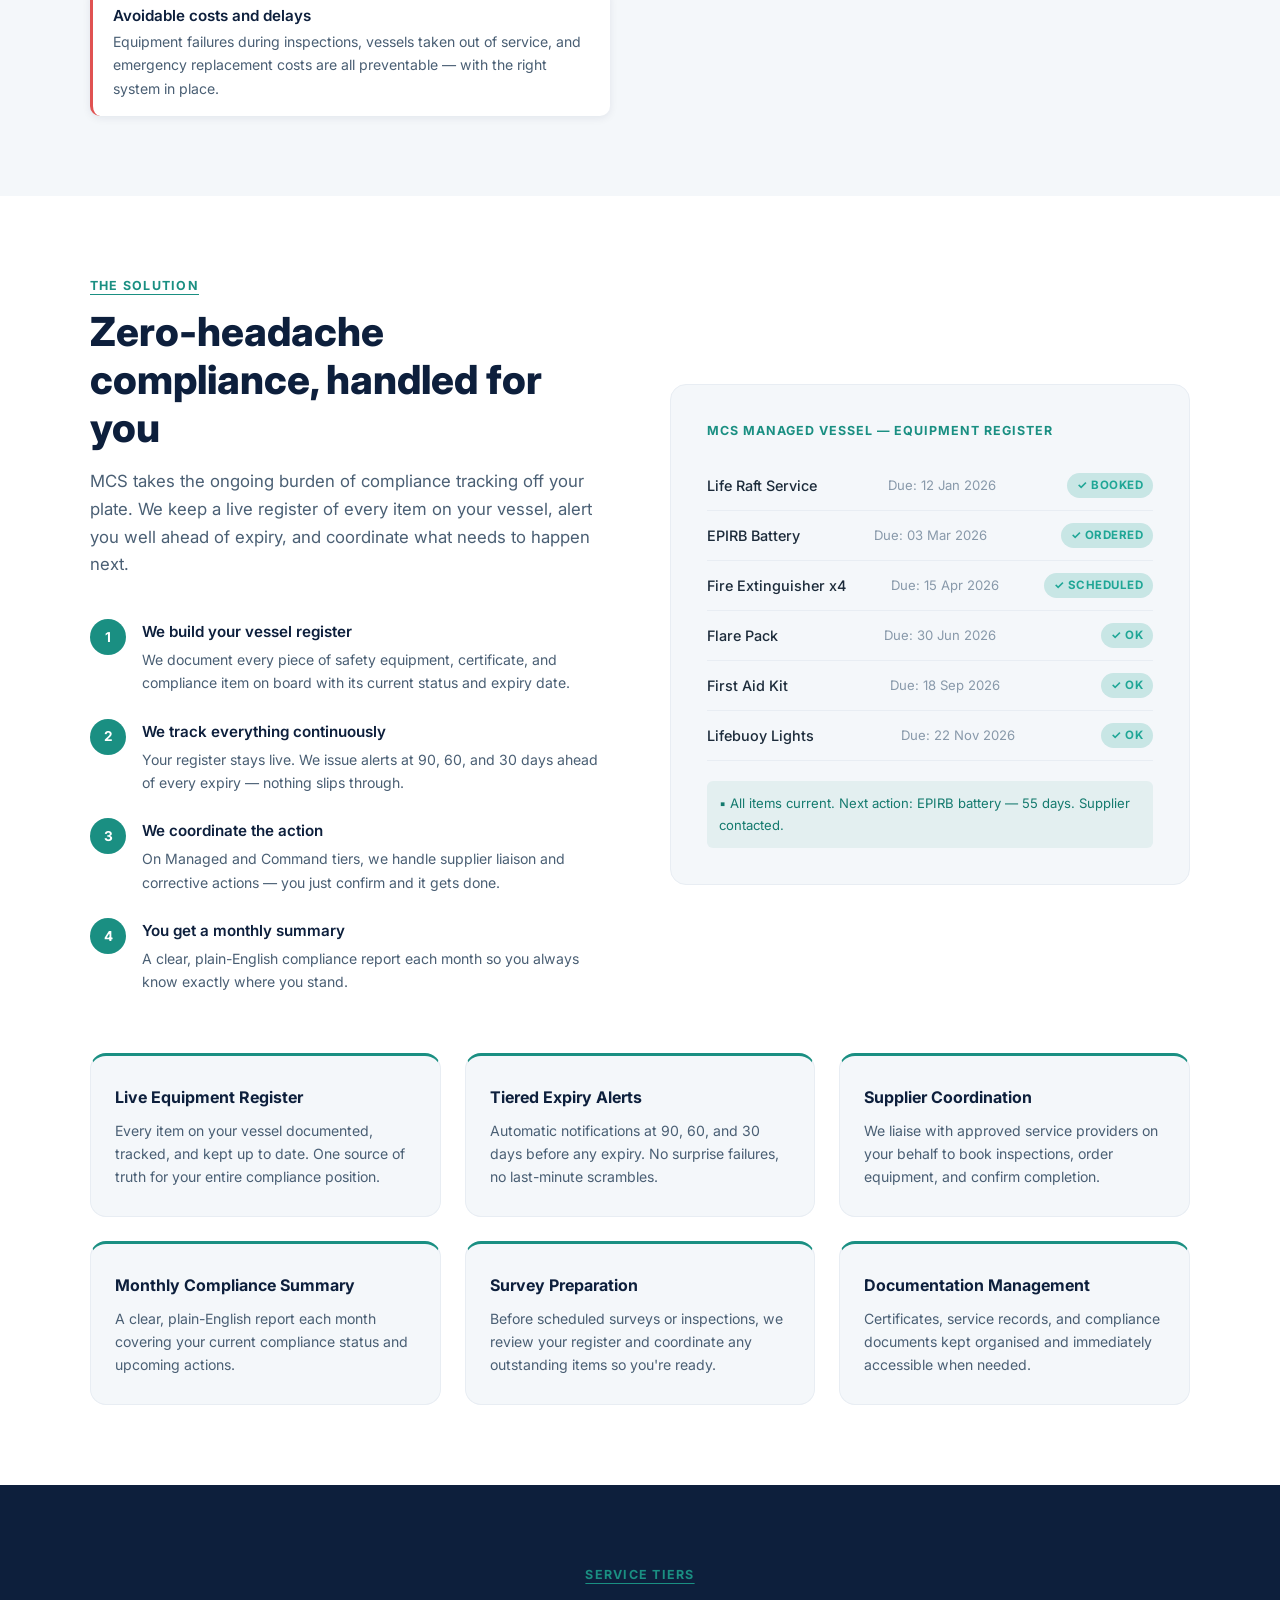
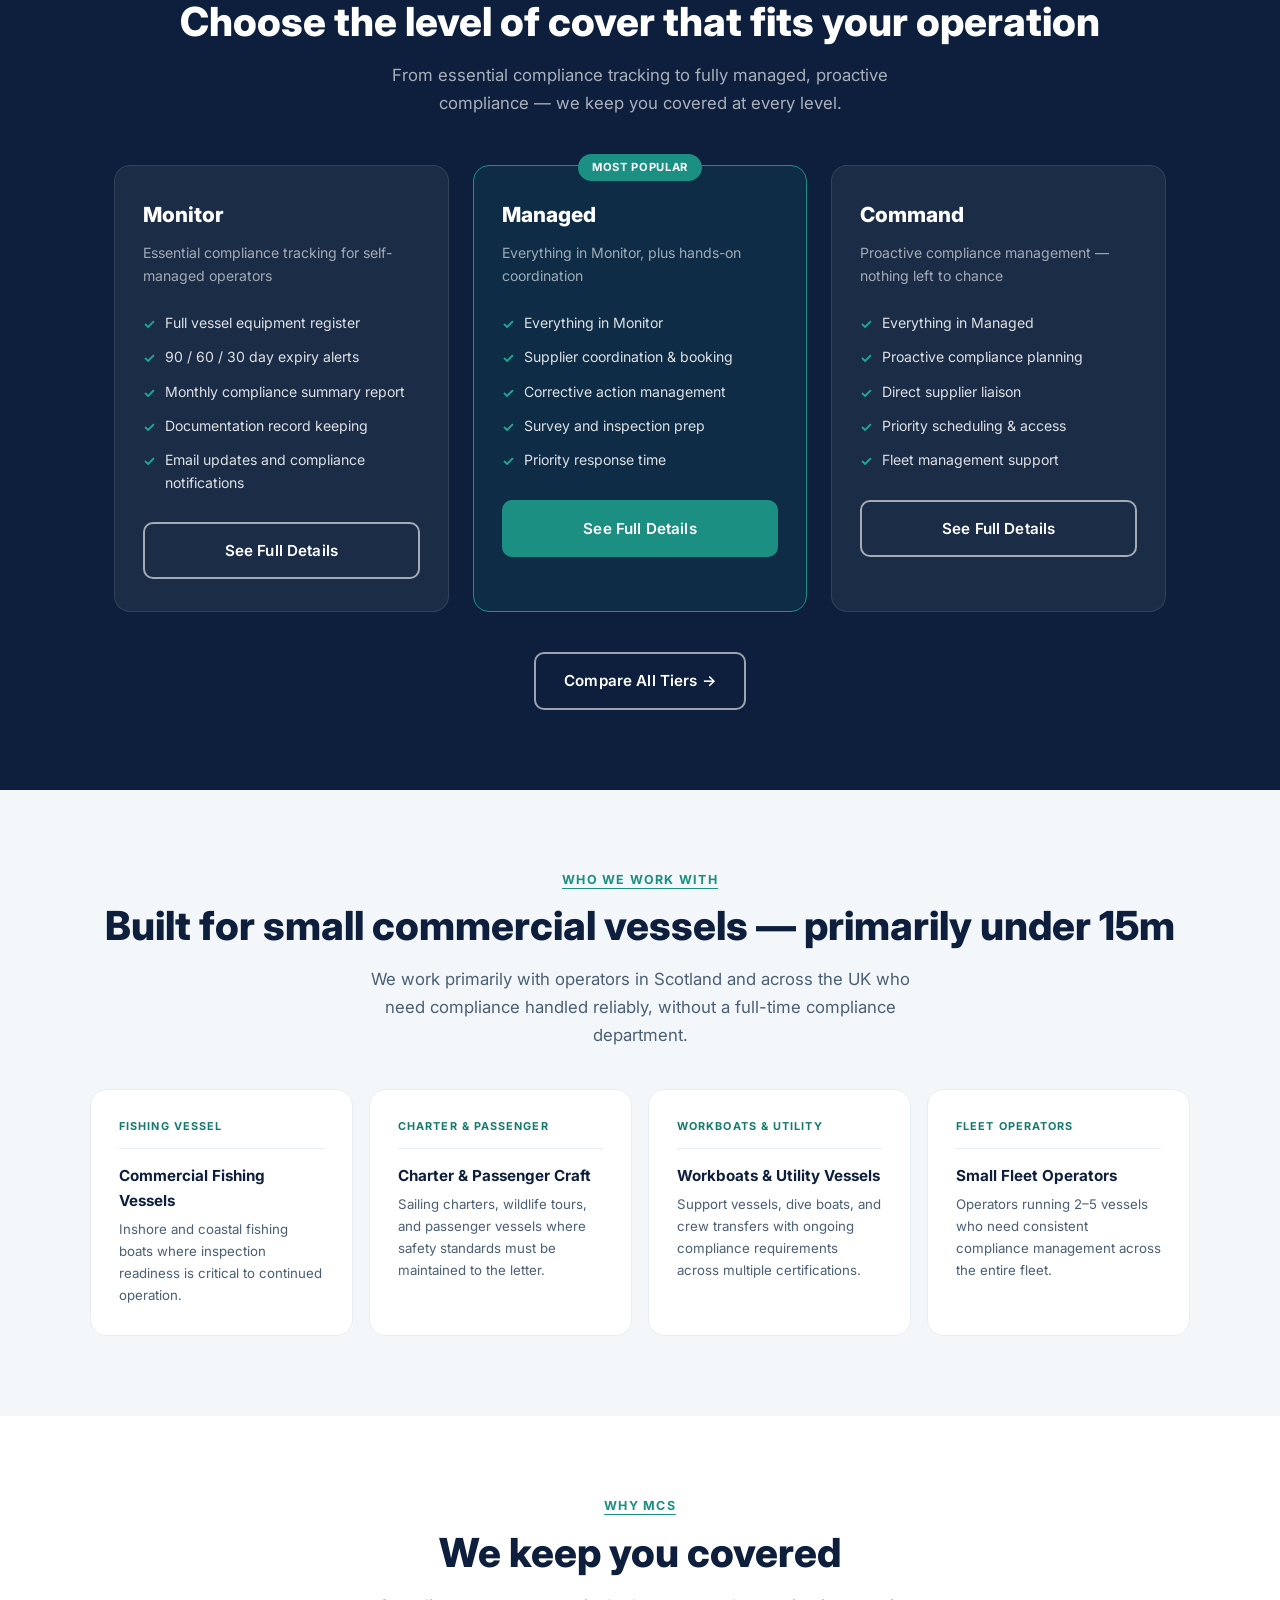
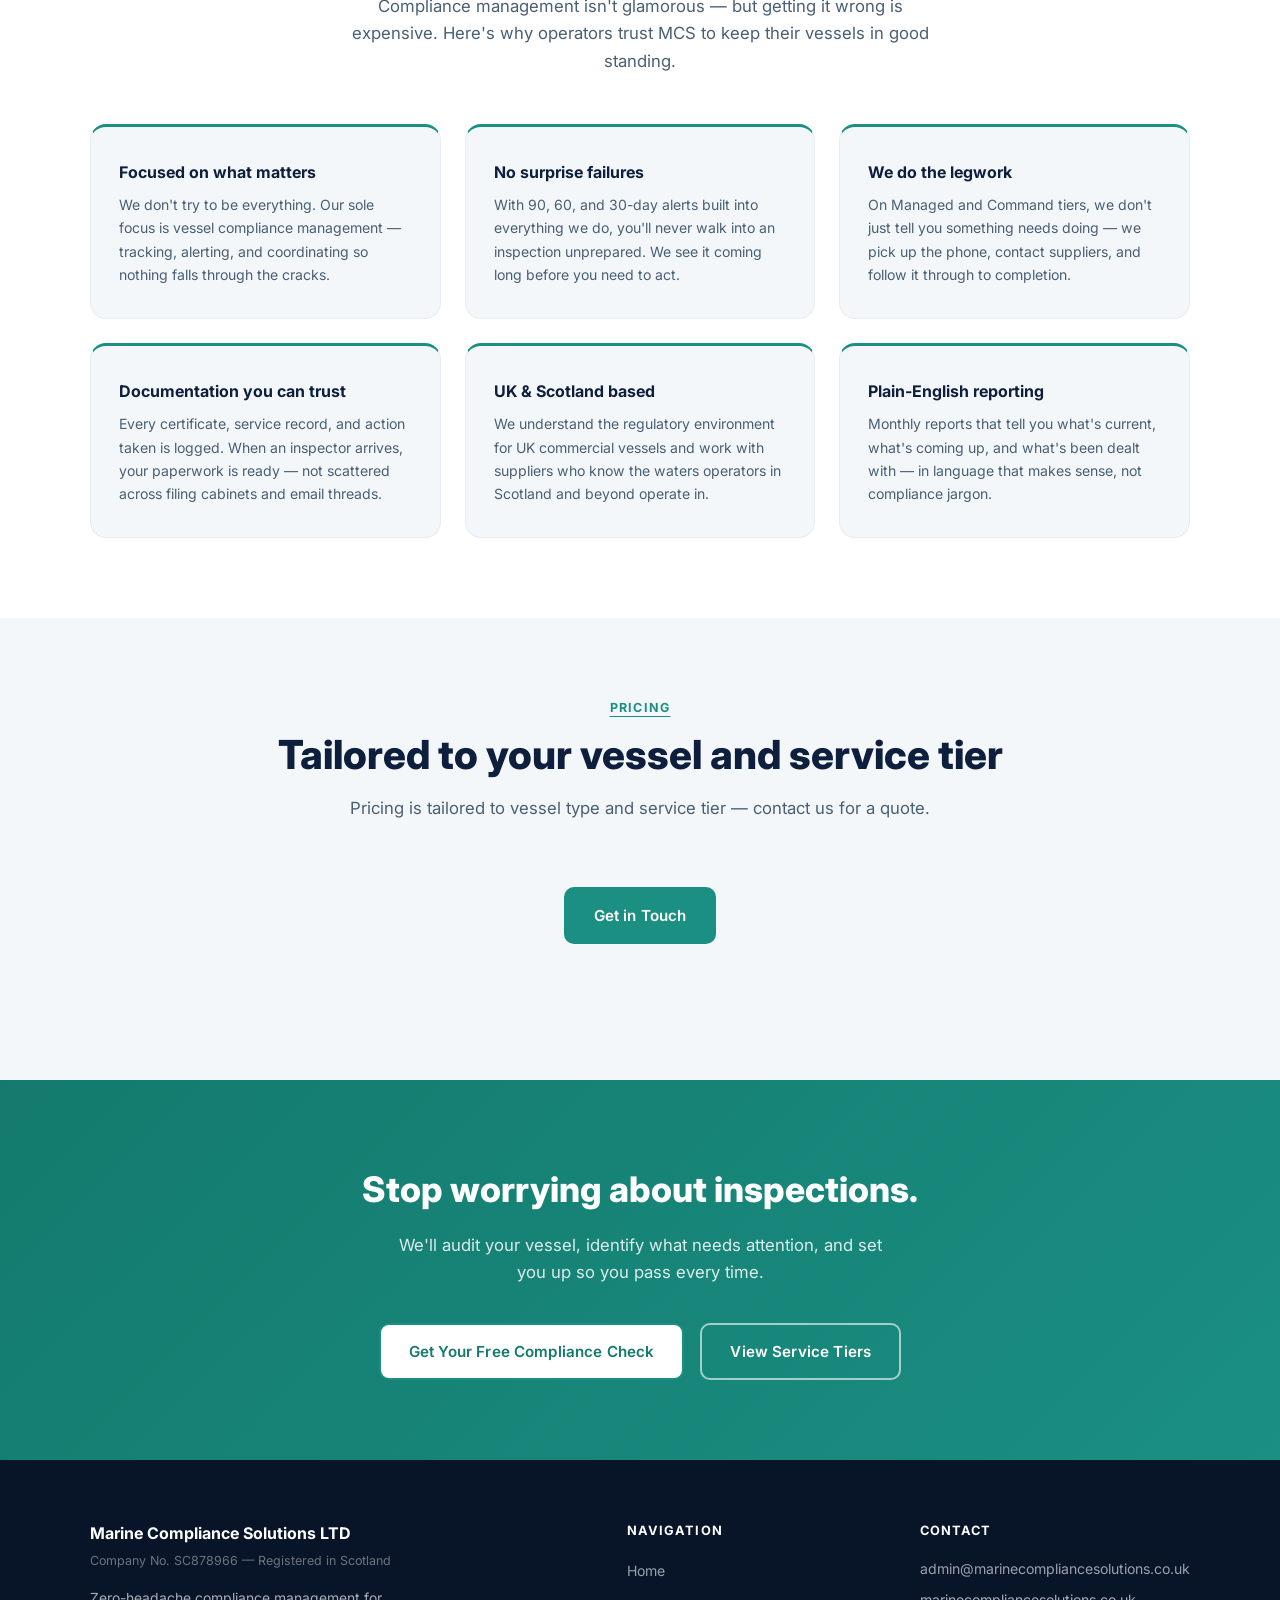
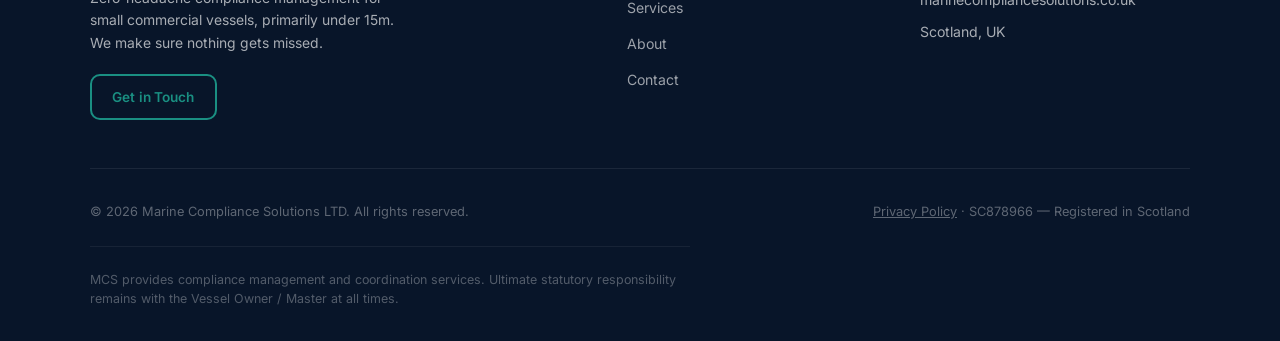
==== commit b4bf3f4c: "feat: add favicon from MCS logo" ====
--- a/index.html
+++ b/index.html
@@ -4,6 +4,10 @@
   <meta charset="UTF-8" />
   <meta name="viewport" content="width=device-width, initial-scale=1.0" />
   <title>Marine Compliance Solutions — Zero-Headache Compliance for UK Commercial Vessels</title>
+  <link rel="icon" type="image/x-icon" href="/favicon.ico">
+  <link rel="icon" type="image/png" sizes="32x32" href="/favicon-32x32.png">
+  <link rel="icon" type="image/png" sizes="16x16" href="/favicon-16x16.png">
+  <link rel="apple-touch-icon" sizes="180x180" href="/apple-touch-icon.png">
   <meta name="description" content="Marine Compliance Solutions helps small commercial vessel operators stay inspection-ready. We track safety equipment expiries, coordinate replacements, and manage compliance documentation — so nothing gets missed." />
   <link rel="preconnect" href="https://fonts.googleapis.com" />
   <link rel="preconnect" href="https://fonts.gstatic.com" crossorigin />
--- a/styles.css
+++ b/styles.css
@@ -18,8 +18,8 @@
   --navy:       #0d1f3c;
   --navy-dark:  #081529;
   --navy-mid:   #132a52;
-  --teal:       #1a9e8f;
-  --teal-light: #22b8a6;
+  --teal:       #1a8f82;
+  --teal-light: #1fa696;
   --teal-dark:  #147a6e;
   --white:      #ffffff;
   --off-white:  #f4f7fa;
@@ -29,10 +29,11 @@
   --text-light: #4a5f74;
 
   --font-sans: 'Inter', 'Segoe UI', system-ui, sans-serif;
+  --font-heading: 'DM Sans', 'Inter', system-ui, sans-serif;
   --font-size-base: 16px;
   --line-height: 1.65;
 
-  --radius: 8px;
+  --radius: 10px;
   --radius-lg: 16px;
   --shadow-sm: 0 2px 8px rgba(13,31,60,0.08);
   --shadow-md: 0 4px 20px rgba(13,31,60,0.12);
@@ -70,7 +71,7 @@
 .btn {
   display: inline-block;
   padding: 14px 28px;
-  border-radius: var(--radius);
+  border-radius: 10px;
   font-weight: 600;
   font-size: 0.95rem;
   letter-spacing: 0.01em;
@@ -91,7 +92,7 @@
   border-color: var(--teal-dark);
   color: var(--white);
   transform: translateY(-1px);
-  box-shadow: var(--shadow-md);
+  box-shadow: 0 4px 16px rgba(26,143,130,0.35);
 }
 
 .btn-outline {
@@ -135,11 +136,14 @@
   color: var(--teal);
   margin-bottom: 12px;
   display: block;
+  text-decoration: underline;
+  text-underline-offset: 4px;
 }
 
 .section-heading {
+  font-family: var(--font-heading);
   font-size: clamp(1.75rem, 4vw, 2.5rem);
-  font-weight: 700;
+  font-weight: 800;
   color: var(--navy);
   line-height: 1.2;
   margin-bottom: 16px;
@@ -162,14 +166,14 @@
   z-index: 100;
   background: var(--navy);
   border-bottom: 1px solid rgba(255,255,255,0.08);
-  box-shadow: var(--shadow-sm);
+  box-shadow: 0 1px 0 rgba(255,255,255,0.06), 0 4px 20px rgba(0,0,0,0.2);
 }
 
 .nav-inner {
   display: flex;
   align-items: center;
   justify-content: space-between;
-  height: 68px;
+  height: 72px;
   padding: 0 24px;
   max-width: var(--max-width);
   margin: 0 auto;
@@ -283,7 +287,7 @@
 
 /* --- Hero --- */
 .hero {
-  background: linear-gradient(135deg, var(--navy-dark) 0%, var(--navy-mid) 60%, #1a3a6e 100%);
+  background: linear-gradient(160deg, #060f1e 0%, var(--navy-dark) 50%, var(--navy) 100%);
   color: var(--white);
   padding: 100px 24px 80px;
   position: relative;
@@ -307,9 +311,16 @@
   align-items: center;
 }
 
+.hero-accent-line {
+  width: 40px;
+  height: 2px;
+  background: var(--teal-light);
+  margin-bottom: 12px;
+}
+
 .hero-label {
   display: inline-block;
-  background: rgba(26,158,143,0.2);
+  background: rgba(26,143,130,0.2);
   color: var(--teal-light);
   padding: 6px 14px;
   border-radius: 100px;
@@ -318,10 +329,12 @@
   letter-spacing: 0.08em;
   text-transform: uppercase;
   margin-bottom: 20px;
-  border: 1px solid rgba(26,158,143,0.3);
+  border: 1px solid rgba(26,143,130,0.3);
+  text-decoration: none;
 }
 
 .hero h1 {
+  font-family: var(--font-heading);
   font-size: clamp(2rem, 5vw, 3.2rem);
   font-weight: 800;
   line-height: 1.1;
@@ -351,6 +364,7 @@
 .hero-card {
   background: rgba(255,255,255,0.06);
   border: 1px solid rgba(255,255,255,0.12);
+  border-left: 3px solid var(--teal);
   border-radius: var(--radius-lg);
   padding: 32px;
   backdrop-filter: blur(4px);
@@ -380,13 +394,17 @@
 .hero-stat-icon {
   width: 36px;
   height: 36px;
-  background: rgba(26,158,143,0.2);
-  border-radius: 8px;
+  background: rgba(26,143,130,0.15);
+  border: 1px solid rgba(26,143,130,0.35);
+  border-radius: 6px;
   display: flex;
   align-items: center;
   justify-content: center;
-  font-size: 1rem;
+  font-size: 0.9rem;
+  font-weight: 700;
+  color: var(--teal-light);
   flex-shrink: 0;
+  line-height: 1;
 }
 
 .hero-stat-text {
@@ -419,20 +437,12 @@
 }
 
 .pain-item {
-  display: flex;
-  gap: 14px;
-  align-items: flex-start;
+  display: block;
   background: var(--white);
   border-radius: var(--radius);
   padding: 16px 20px;
   border-left: 3px solid #e05252;
   box-shadow: var(--shadow-sm);
-}
-
-.pain-icon {
-  font-size: 1.2rem;
-  flex-shrink: 0;
-  margin-top: 2px;
 }
 
 .pain-item strong {
@@ -559,16 +569,12 @@
   border-radius: var(--radius-lg);
   padding: 28px 24px;
   border: 1px solid var(--light-grey);
+  border-top: 3px solid var(--teal);
   transition: box-shadow 0.2s, transform 0.2s;
 }
 .feature-card:hover {
   box-shadow: var(--shadow-md);
   transform: translateY(-2px);
-}
-
-.feature-icon {
-  font-size: 1.8rem;
-  margin-bottom: 16px;
 }
 
 .feature-card h3 {
@@ -638,8 +644,9 @@
 }
 
 .tier-name {
+  font-family: var(--font-heading);
   font-size: 1.3rem;
-  font-weight: 700;
+  font-weight: 800;
   color: var(--white);
   margin-bottom: 8px;
 }
@@ -695,8 +702,7 @@
 .vessel-card {
   background: var(--white);
   border-radius: var(--radius-lg);
-  padding: 24px 20px;
-  text-align: center;
+  padding: 28px;
   border: 1px solid var(--light-grey);
   transition: box-shadow 0.2s, transform 0.2s;
 }
@@ -705,7 +711,19 @@
   transform: translateY(-2px);
 }
 
-.vessel-icon { font-size: 2rem; margin-bottom: 12px; }
+.vessel-category-label {
+  font-size: 0.68rem;
+  font-weight: 700;
+  letter-spacing: 0.1em;
+  text-transform: uppercase;
+  color: var(--teal-dark);
+  border-bottom: 1px solid var(--light-grey);
+  padding-bottom: 12px;
+  margin-bottom: 14px;
+  display: block;
+  text-decoration: none;
+}
+
 .vessel-card h3 { font-size: 0.95rem; font-weight: 700; color: var(--navy); margin-bottom: 6px; }
 .vessel-card p { font-size: 0.83rem; color: var(--text-light); }
 
@@ -732,18 +750,7 @@
   padding: 32px 28px;
   background: var(--off-white);
   border: 1px solid var(--light-grey);
-}
-
-.trust-icon {
-  width: 48px;
-  height: 48px;
-  background: rgba(26,158,143,0.1);
-  border-radius: 12px;
-  display: flex;
-  align-items: center;
-  justify-content: center;
-  font-size: 1.4rem;
-  margin-bottom: 16px;
+  border-top: 3px solid var(--teal);
 }
 
 .trust-card h3 {
@@ -761,14 +768,15 @@
 /* --- CTA Band --- */
 .cta-band {
   padding: 80px 24px;
-  background: linear-gradient(135deg, var(--teal-dark) 0%, var(--teal) 100%);
+  background: linear-gradient(135deg, #147a6e 0%, #1a8f82 100%);
   color: var(--white);
   text-align: center;
 }
 
 .cta-band h2 {
+  font-family: var(--font-heading);
   font-size: clamp(1.6rem, 3.5vw, 2.2rem);
-  font-weight: 700;
+  font-weight: 800;
   margin-bottom: 14px;
 }
 
@@ -882,6 +890,7 @@
 }
 
 .page-hero h1 {
+  font-family: var(--font-heading);
   font-size: clamp(1.8rem, 4vw, 2.8rem);
   font-weight: 800;
   margin-bottom: 14px;
@@ -926,7 +935,7 @@
 }
 
 .tier-full-label { display: flex; align-items: center; gap: 10px; margin-bottom: 8px; }
-.tier-full-name { font-size: 1.6rem; font-weight: 800; color: var(--navy); margin-bottom: 8px; }
+.tier-full-name { font-family: var(--font-heading); font-size: 1.6rem; font-weight: 800; color: var(--navy); margin-bottom: 8px; }
 .tier-full-desc { font-size: 0.92rem; color: var(--text-light); line-height: 1.6; margin-bottom: 20px; }
 .tier-full-price {
   background: var(--white);
@@ -1123,7 +1132,10 @@
   display: flex;
   align-items: center;
   justify-content: center;
-  font-size: 1.3rem;
+  font-family: var(--font-heading);
+  font-size: 1.2rem;
+  font-weight: 700;
+  color: var(--teal-dark);
   margin: 0 auto 16px;
 }
 
@@ -1233,13 +1245,13 @@
 .contact-detail-icon {
   width: 40px;
   height: 40px;
-  background: rgba(26,158,143,0.2);
+  background: rgba(26,143,130,0.2);
   border-radius: 10px;
   display: flex;
   align-items: center;
   justify-content: center;
-  font-size: 1rem;
   flex-shrink: 0;
+  color: var(--teal-light);
 }
 
 .contact-detail-text strong {
